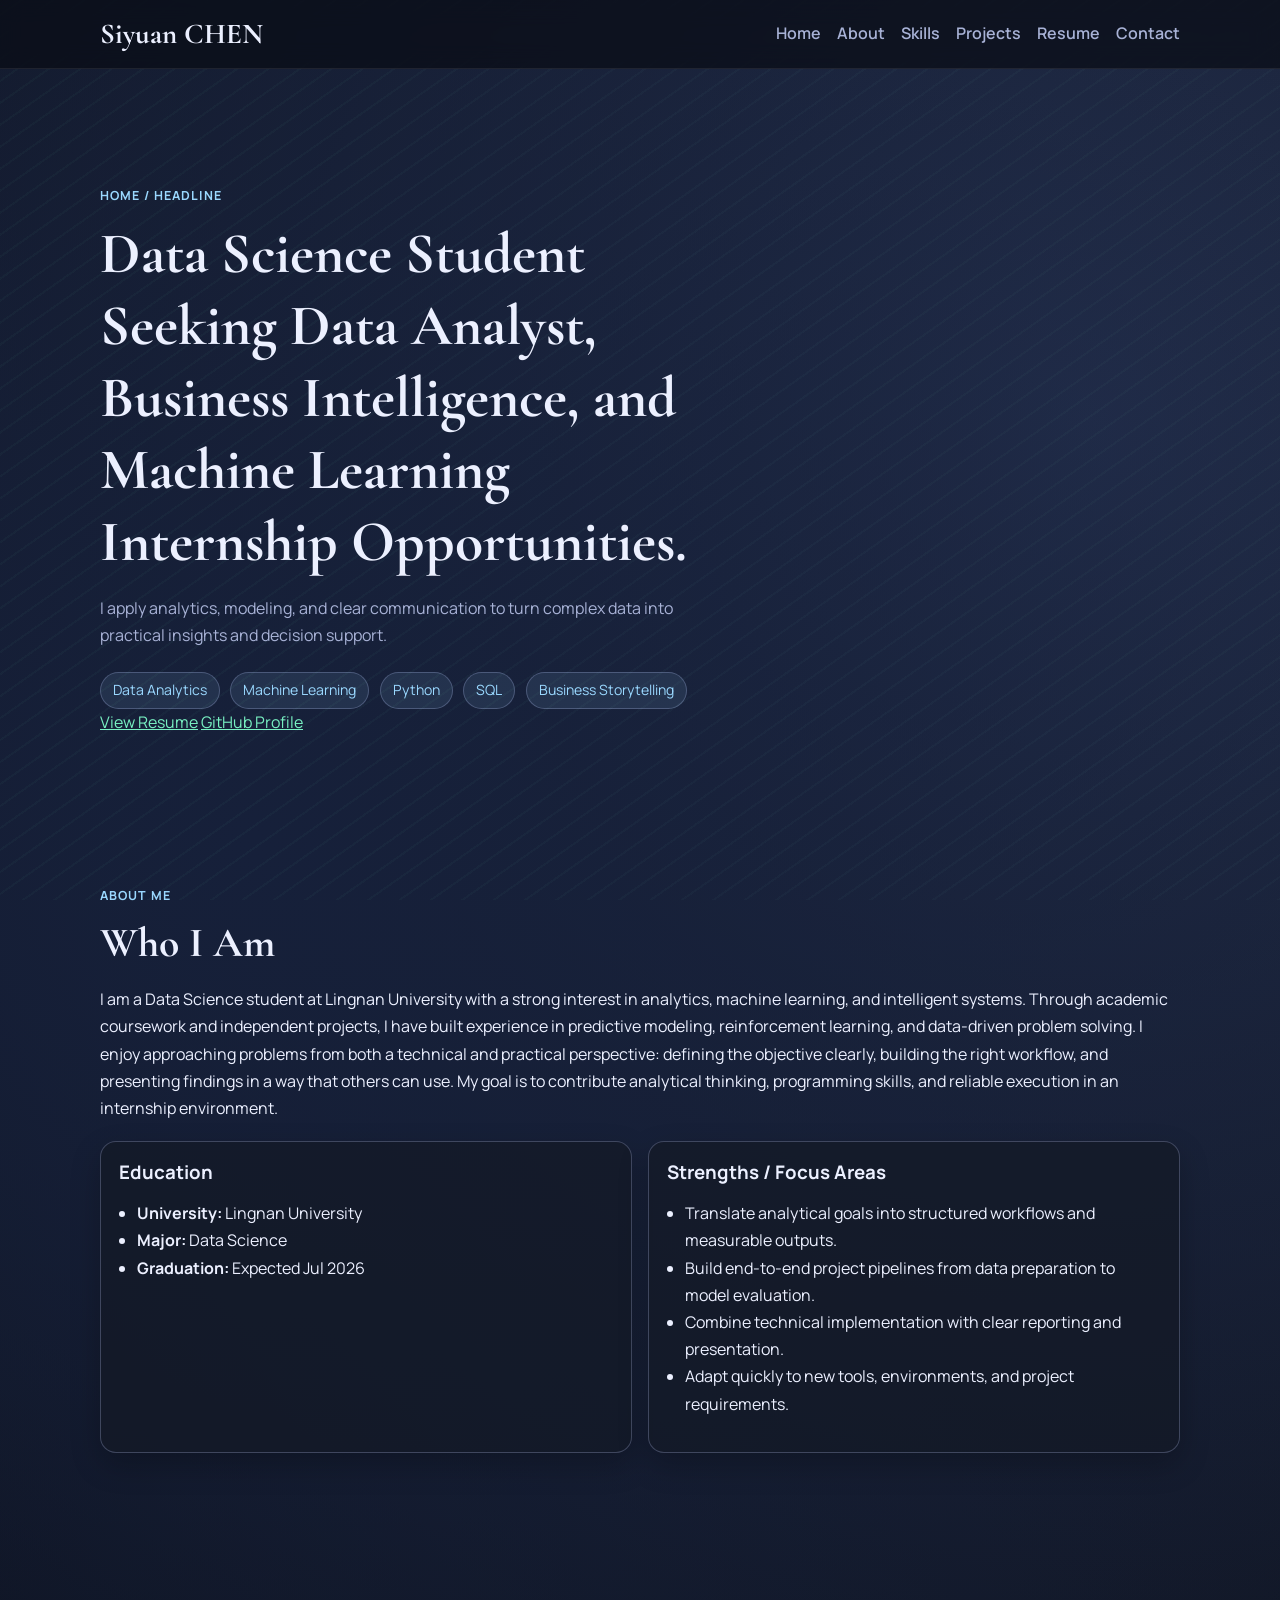
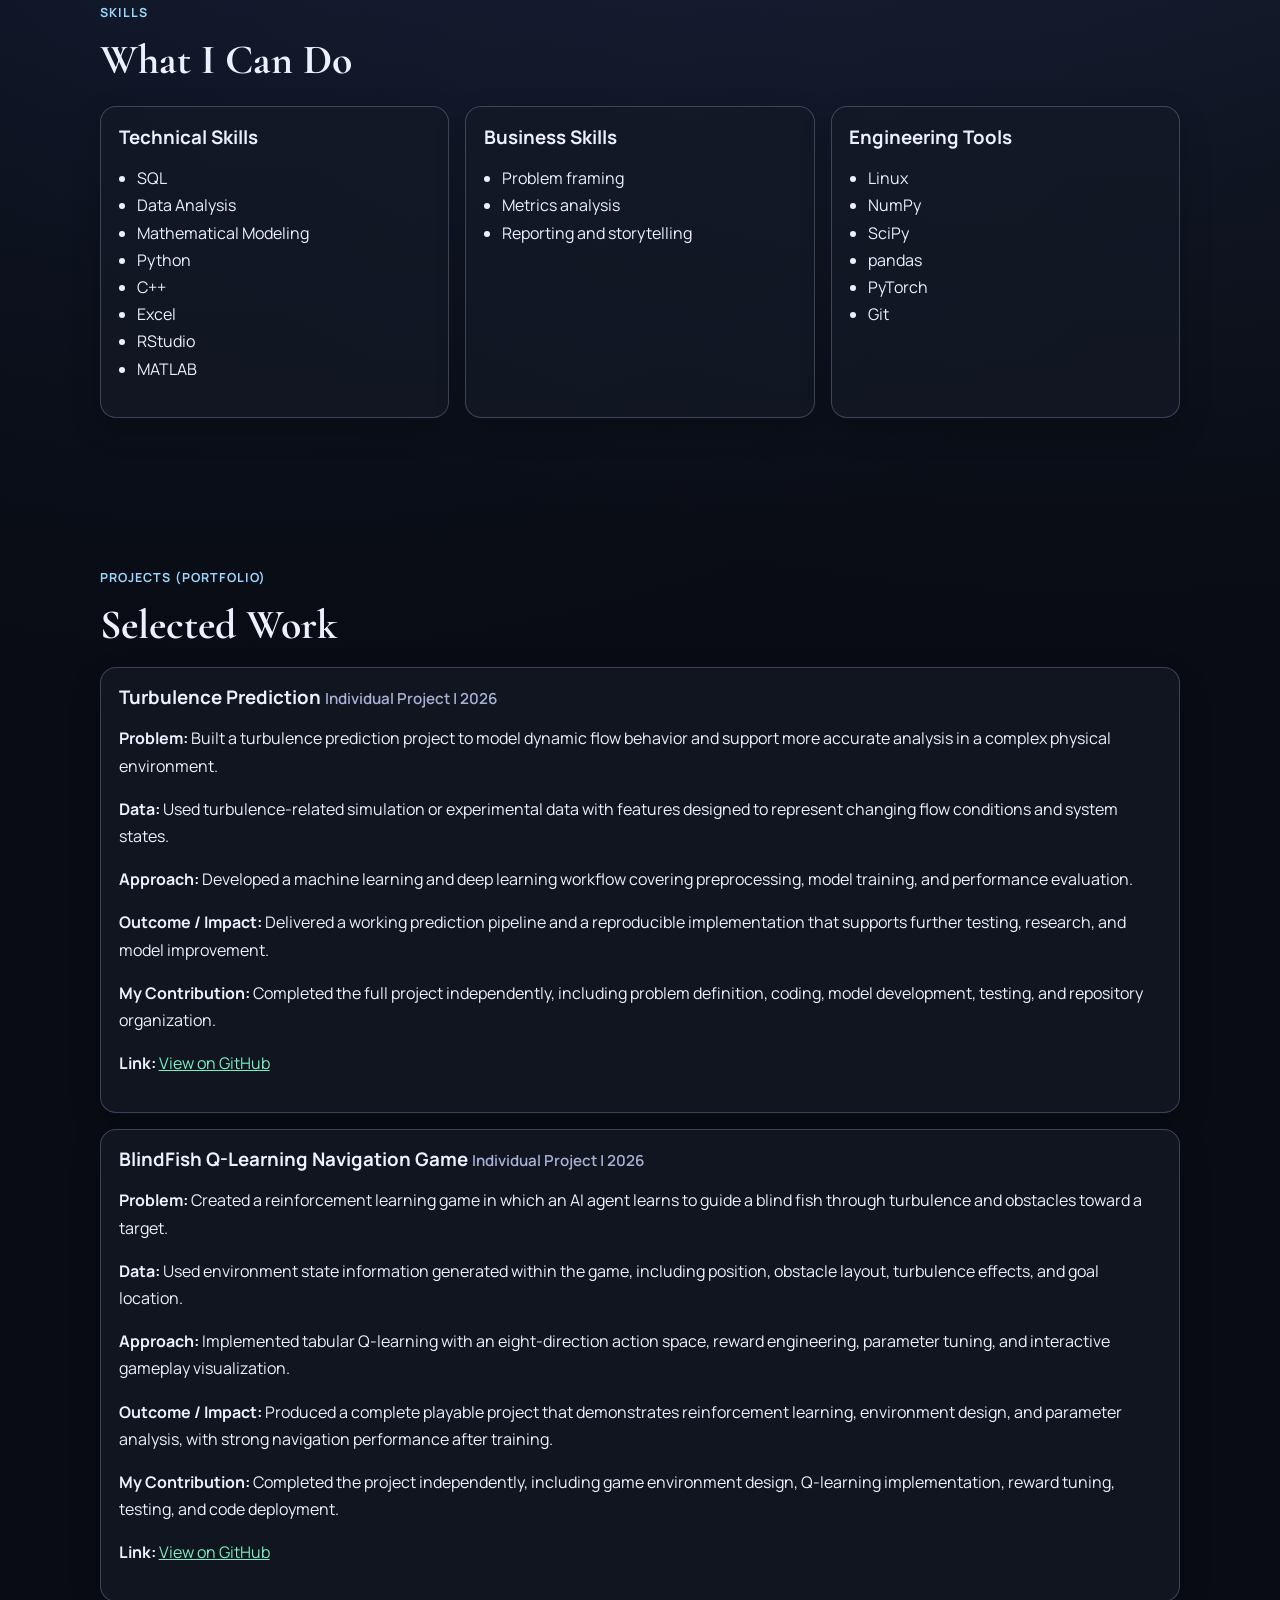
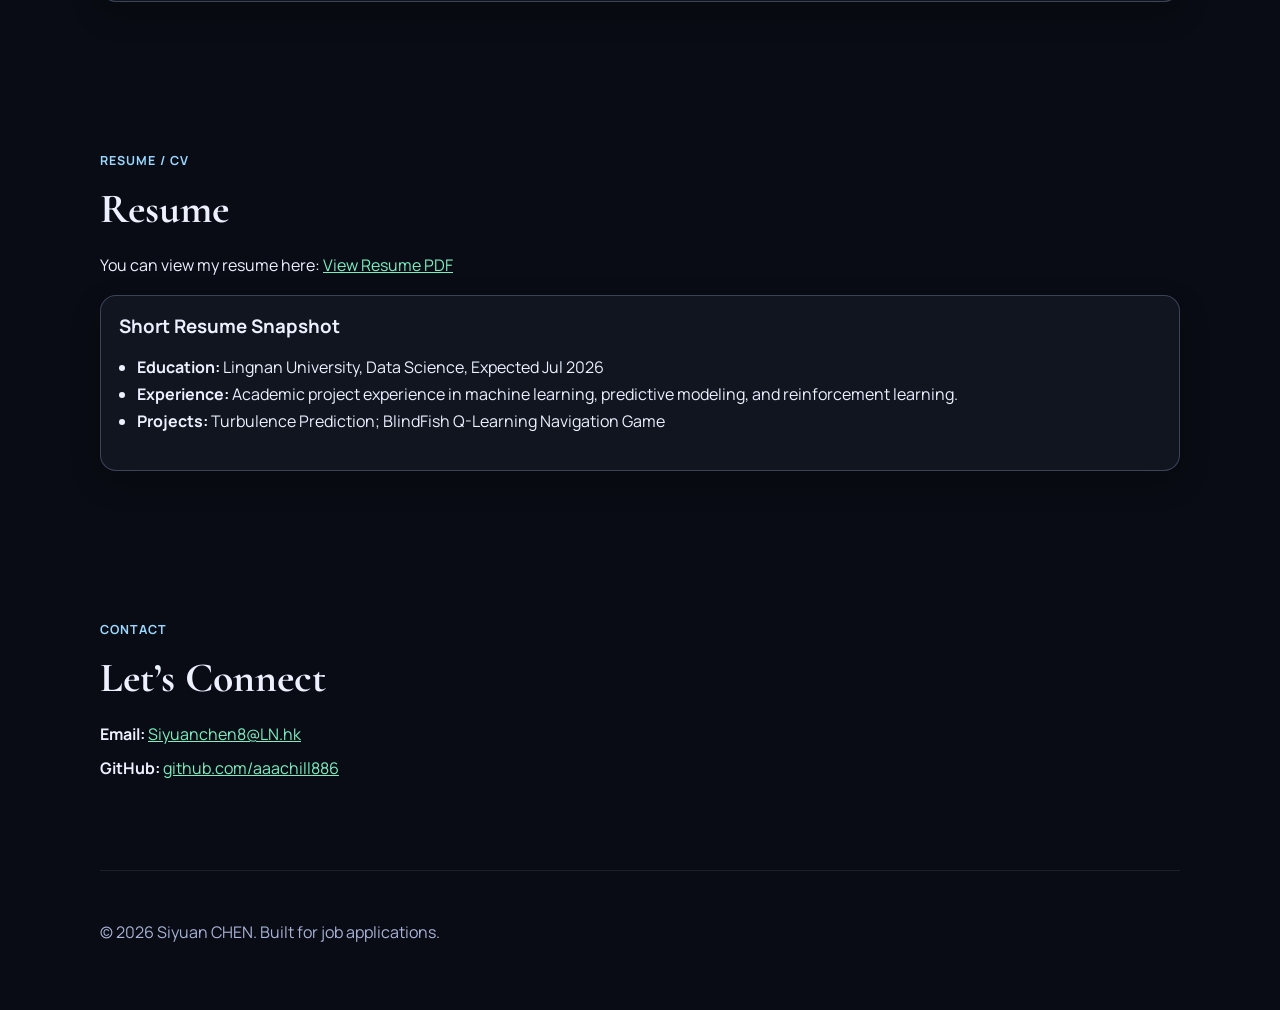
==== index.html @ 80224a2e "Update homepage layout and project dates" ====
<!DOCTYPE html>
<html lang="en">
<head>
  <meta charset="UTF-8" />
  <meta name="viewport" content="width=device-width, initial-scale=1.0" />
  <title>Career Portfolio | Siyuan CHEN</title>
  <meta name="description" content="Personal job-seeking website showcasing skills, projects, and resume." />
  <link rel="preconnect" href="https://fonts.googleapis.com" />
  <link rel="preconnect" href="https://fonts.gstatic.com" crossorigin />
  <link href="https://fonts.googleapis.com/css2?family=Cormorant+Garamond:wght@500;700&family=Manrope:wght@400;600;700&display=swap" rel="stylesheet" />
  <link rel="stylesheet" href="styles.css" />
</head>
<body>
  <div class="background-glow" aria-hidden="true"></div>

  <header class="site-header">
    <nav class="nav container" aria-label="Main navigation">
      <a class="brand" href="#home">Siyuan CHEN</a>
      <ul class="nav-links">
        <li><a href="#home">Home</a></li>
        <li><a href="#about">About</a></li>
        <li><a href="#skills">Skills</a></li>
        <li><a href="#projects">Projects</a></li>
        <li><a href="#resume">Resume</a></li>
        <li><a href="#contact">Contact</a></li>
      </ul>
    </nav>
  </header>

  <main>
    <section id="home" class="section hero container">
      <p class="eyebrow">Home / Headline</p>
      <h1>Data Science Student Seeking Data Analyst, Business Intelligence, and Machine Learning Internship Opportunities.</h1>
      <p class="subtitle">
        I apply analytics, modeling, and clear communication to turn complex data into practical insights and decision support.
      </p>
      <div class="tag-list" aria-label="Key tags">
        <span class="tag">Data Analytics</span>
        <span class="tag">Machine Learning</span>
        <span class="tag">Python</span>
        <span class="tag">SQL</span>
        <span class="tag">Business Storytelling</span>
      </div>
      <div class="action-links">
        <a class="button-link primary" href="CV_CHEN%20Siyuan.pdf" target="_blank" rel="noopener noreferrer">View Resume</a>
        <a class="button-link" href="https://github.com/aaachill886" target="_blank" rel="noopener noreferrer">GitHub Profile</a>
      </div>
    </section>

    <section id="about" class="section container">
      <p class="eyebrow">About Me</p>
      <h2>Who I Am</h2>
      <p>
        I am a Data Science student at Lingnan University with a strong interest in analytics, machine learning, and intelligent systems.
        Through academic coursework and independent projects, I have built experience in predictive modeling, reinforcement learning, and data-driven problem solving.
        I enjoy approaching problems from both a technical and practical perspective: defining the objective clearly, building the right workflow, and presenting findings in a way that others can use.
        My goal is to contribute analytical thinking, programming skills, and reliable execution in an internship environment.
      </p>

      <div class="grid two-col">
        <article class="card">
          <h3>Education</h3>
          <ul>
            <li><strong>University:</strong> Lingnan University</li>
            <li><strong>Major:</strong> Data Science</li>
            <li><strong>Graduation:</strong> Expected Jul 2026</li>
          </ul>
        </article>

        <article class="card">
          <h3>Strengths / Focus Areas</h3>
          <ul>
            <li>Translate analytical goals into structured workflows and measurable outputs.</li>
            <li>Build end-to-end project pipelines from data preparation to model evaluation.</li>
            <li>Combine technical implementation with clear reporting and presentation.</li>
            <li>Adapt quickly to new tools, environments, and project requirements.</li>
          </ul>
        </article>
      </div>
    </section>

    <section id="skills" class="section container">
      <p class="eyebrow">Skills</p>
      <h2>What I Can Do</h2>
      <div class="grid three-col">
        <article class="card">
          <h3>Technical Skills</h3>
          <ul>
            <li>SQL</li>
            <li>Data Analysis</li>
            <li>Mathematical Modeling</li>
            <li>Python</li>
            <li>C++</li>
            <li>Excel</li>
            <li>RStudio</li>
            <li>MATLAB</li>
          </ul>
        </article>

        <article class="card">
          <h3>Business Skills</h3>
          <ul>
            <li>Problem framing</li>
            <li>Metrics analysis</li>
            <li>Reporting and storytelling</li>
          </ul>
        </article>

        <article class="card">
          <h3>Engineering Tools</h3>
          <ul>
            <li>Linux</li>
            <li>NumPy</li>
            <li>SciPy</li>
            <li>pandas</li>
            <li>PyTorch</li>
            <li>Git</li>
          </ul>
        </article>
      </div>
    </section>

    <section id="projects" class="section container">
      <p class="eyebrow">Projects (Portfolio)</p>
      <h2>Selected Work</h2>

      <div class="project-list">
        <article class="project-card">
          <h3>Turbulence Prediction <span>Individual Project | 2026</span></h3>
          <p><strong>Problem:</strong> Built a turbulence prediction project to model dynamic flow behavior and support more accurate analysis in a complex physical environment.</p>
          <p><strong>Data:</strong> Used turbulence-related simulation or experimental data with features designed to represent changing flow conditions and system states.</p>
          <p><strong>Approach:</strong> Developed a machine learning and deep learning workflow covering preprocessing, model training, and performance evaluation.</p>
          <p><strong>Outcome / Impact:</strong> Delivered a working prediction pipeline and a reproducible implementation that supports further testing, research, and model improvement.</p>
          <p><strong>My Contribution:</strong> Completed the full project independently, including problem definition, coding, model development, testing, and repository organization.</p>
          <p><strong>Link:</strong> <a href="https://github.com/aaachill886/Turbulence_Prediction" target="_blank" rel="noopener noreferrer">View on GitHub</a></p>
        </article>

        <article class="project-card">
          <h3>BlindFish Q-Learning Navigation Game <span>Individual Project | 2026</span></h3>
          <p><strong>Problem:</strong> Created a reinforcement learning game in which an AI agent learns to guide a blind fish through turbulence and obstacles toward a target.</p>
          <p><strong>Data:</strong> Used environment state information generated within the game, including position, obstacle layout, turbulence effects, and goal location.</p>
          <p><strong>Approach:</strong> Implemented tabular Q-learning with an eight-direction action space, reward engineering, parameter tuning, and interactive gameplay visualization.</p>
          <p><strong>Outcome / Impact:</strong> Produced a complete playable project that demonstrates reinforcement learning, environment design, and parameter analysis, with strong navigation performance after training.</p>
          <p><strong>My Contribution:</strong> Completed the project independently, including game environment design, Q-learning implementation, reward tuning, testing, and code deployment.</p>
          <p><strong>Link:</strong> <a href="https://github.com/aaachill886/Qlearning_blindfish" target="_blank" rel="noopener noreferrer">View on GitHub</a></p>
        </article>
      </div>
    </section>

    <section id="resume" class="section container">
      <p class="eyebrow">Resume / CV</p>
      <h2>Resume</h2>
      <p>
        You can view my resume here:
        <a href="CV_CHEN%20Siyuan.pdf" target="_blank" rel="noopener noreferrer" aria-label="View resume PDF">View Resume PDF</a>
      </p>

      <article class="card">
        <h3>Short Resume Snapshot</h3>
        <ul>
          <li><strong>Education:</strong> Lingnan University, Data Science, Expected Jul 2026</li>
          <li><strong>Experience:</strong> Academic project experience in machine learning, predictive modeling, and reinforcement learning.</li>
          <li><strong>Projects:</strong> Turbulence Prediction; BlindFish Q-Learning Navigation Game</li>
        </ul>
      </article>
    </section>

    <section id="contact" class="section container">
      <p class="eyebrow">Contact</p>
      <h2>Let’s Connect</h2>
      <ul class="contact-list">
        <li><strong>Email:</strong> <a href="mailto:Siyuanchen8@LN.hk">Siyuanchen8@LN.hk</a></li>
        <li><strong>GitHub:</strong> <a href="https://github.com/aaachill886" target="_blank" rel="noopener noreferrer">github.com/aaachill886</a></li>
      </ul>
    </section>
  </main>

  <footer class="site-footer container">
    <p>© 2026 Siyuan CHEN. Built for job applications.</p>
  </footer>
</body>
</html>
---- styles.css ----
:root {
  --bg: #090c14;
  --panel: rgba(20, 25, 38, 0.72);
  --panel-border: rgba(190, 201, 255, 0.25);
  --text: #ecf0ff;
  --muted: #a8b2d6;
  --accent: #78f0c2;
  --accent-2: #9ad8ff;
  --max-width: 1080px;
}

* {
  box-sizing: border-box;
}

html {
  scroll-behavior: smooth;
}

body {
  margin: 0;
  font-family: "Manrope", sans-serif;
  color: var(--text);
  background: radial-gradient(circle at 20% 20%, #16203a 0%, transparent 40%),
              radial-gradient(circle at 85% 10%, #24304e 0%, transparent 45%),
              var(--bg);
  line-height: 1.7;
}

.background-glow {
  position: fixed;
  inset: 0;
  pointer-events: none;
  background: repeating-linear-gradient(
    -35deg,
    rgba(120, 240, 194, 0.03) 0px,
    rgba(120, 240, 194, 0.03) 2px,
    transparent 2px,
    transparent 18px
  );
  z-index: -1;
}

.container {
  width: min(var(--max-width), 92vw);
  margin: 0 auto;
}

.site-header {
  position: sticky;
  top: 0;
  backdrop-filter: blur(12px);
  background: rgba(9, 12, 20, 0.7);
  border-bottom: 1px solid rgba(255, 255, 255, 0.08);
  z-index: 20;
}

.nav {
  display: flex;
  justify-content: space-between;
  align-items: center;
  min-height: 68px;
}

.brand {
  font-family: "Cormorant Garamond", serif;
  font-size: 1.8rem;
  font-weight: 700;
  color: var(--text);
  text-decoration: none;
}

.nav-links {
  list-style: none;
  display: flex;
  gap: 1rem;
  margin: 0;
  padding: 0;
}

.nav-links a {
  color: var(--muted);
  text-decoration: none;
  font-weight: 600;
  transition: color 0.2s ease;
}

.nav-links a:hover {
  color: var(--accent);
}

.section {
  padding: 5.5rem 0 3rem;
}

.hero {
  padding-top: 6.5rem;
}

.eyebrow {
  color: var(--accent-2);
  letter-spacing: 0.08em;
  text-transform: uppercase;
  font-size: 0.78rem;
  font-weight: 700;
}

h1,
h2,
h3 {
  line-height: 1.25;
  margin: 0 0 0.9rem;
}

h1,
h2 {
  font-family: "Cormorant Garamond", serif;
}

h1 {
  font-size: clamp(2rem, 5vw, 3.6rem);
  max-width: 24ch;
}

h2 {
  font-size: clamp(1.8rem, 4vw, 2.6rem);
}

.subtitle {
  max-width: 62ch;
  color: var(--muted);
}

.tag-list {
  display: flex;
  flex-wrap: wrap;
  gap: 0.65rem;
  margin-top: 1.4rem;
}

.tag {
  border: 1px solid var(--panel-border);
  background: rgba(154, 216, 255, 0.1);
  color: var(--accent-2);
  padding: 0.35rem 0.75rem;
  border-radius: 999px;
  font-size: 0.88rem;
}

.grid {
  display: grid;
  gap: 1rem;
  margin-top: 1.2rem;
}

.two-col {
  grid-template-columns: repeat(2, minmax(0, 1fr));
}

.three-col {
  grid-template-columns: repeat(3, minmax(0, 1fr));
}

.card,
.project-card {
  background: var(--panel);
  border: 1px solid var(--panel-border);
  border-radius: 16px;
  padding: 1.15rem 1.1rem;
  box-shadow: 0 12px 30px rgba(0, 0, 0, 0.22);
}

.project-list {
  display: grid;
  gap: 1rem;
}

.project-card h3 span {
  color: var(--muted);
  font-weight: 600;
  font-size: 0.95rem;
}

ul {
  padding-left: 1.15rem;
}

a {
  color: var(--accent);
}

.contact-list {
  list-style: none;
  padding: 0;
}

.contact-list li {
  margin: 0.4rem 0;
}

.site-footer {
  padding: 2rem 0 3rem;
  color: var(--muted);
  border-top: 1px solid rgba(255, 255, 255, 0.08);
  margin-top: 1.5rem;
}

@media (max-width: 960px) {
  .three-col,
  .two-col {
    grid-template-columns: 1fr;
  }

  .nav {
    flex-direction: column;
    align-items: flex-start;
    padding: 0.7rem 0;
  }

  .nav-links {
    flex-wrap: wrap;
    gap: 0.8rem;
  }
}
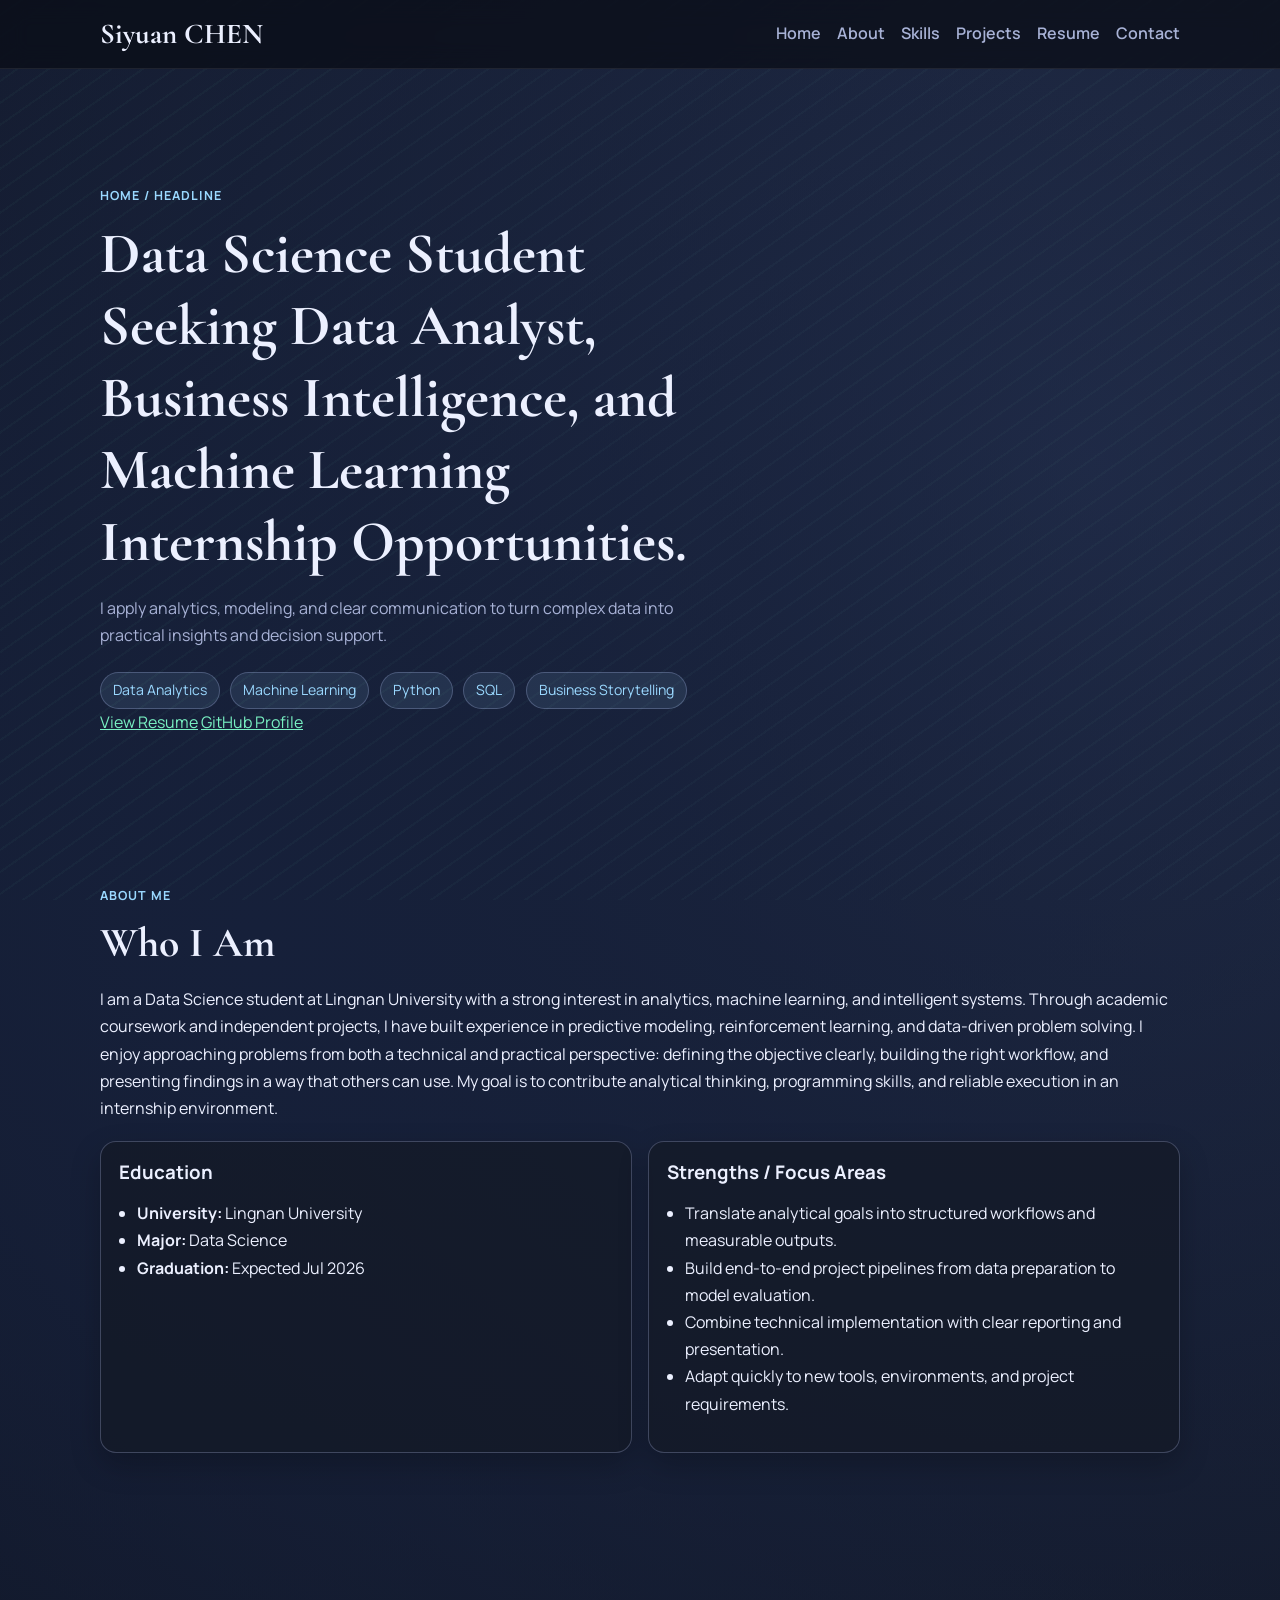
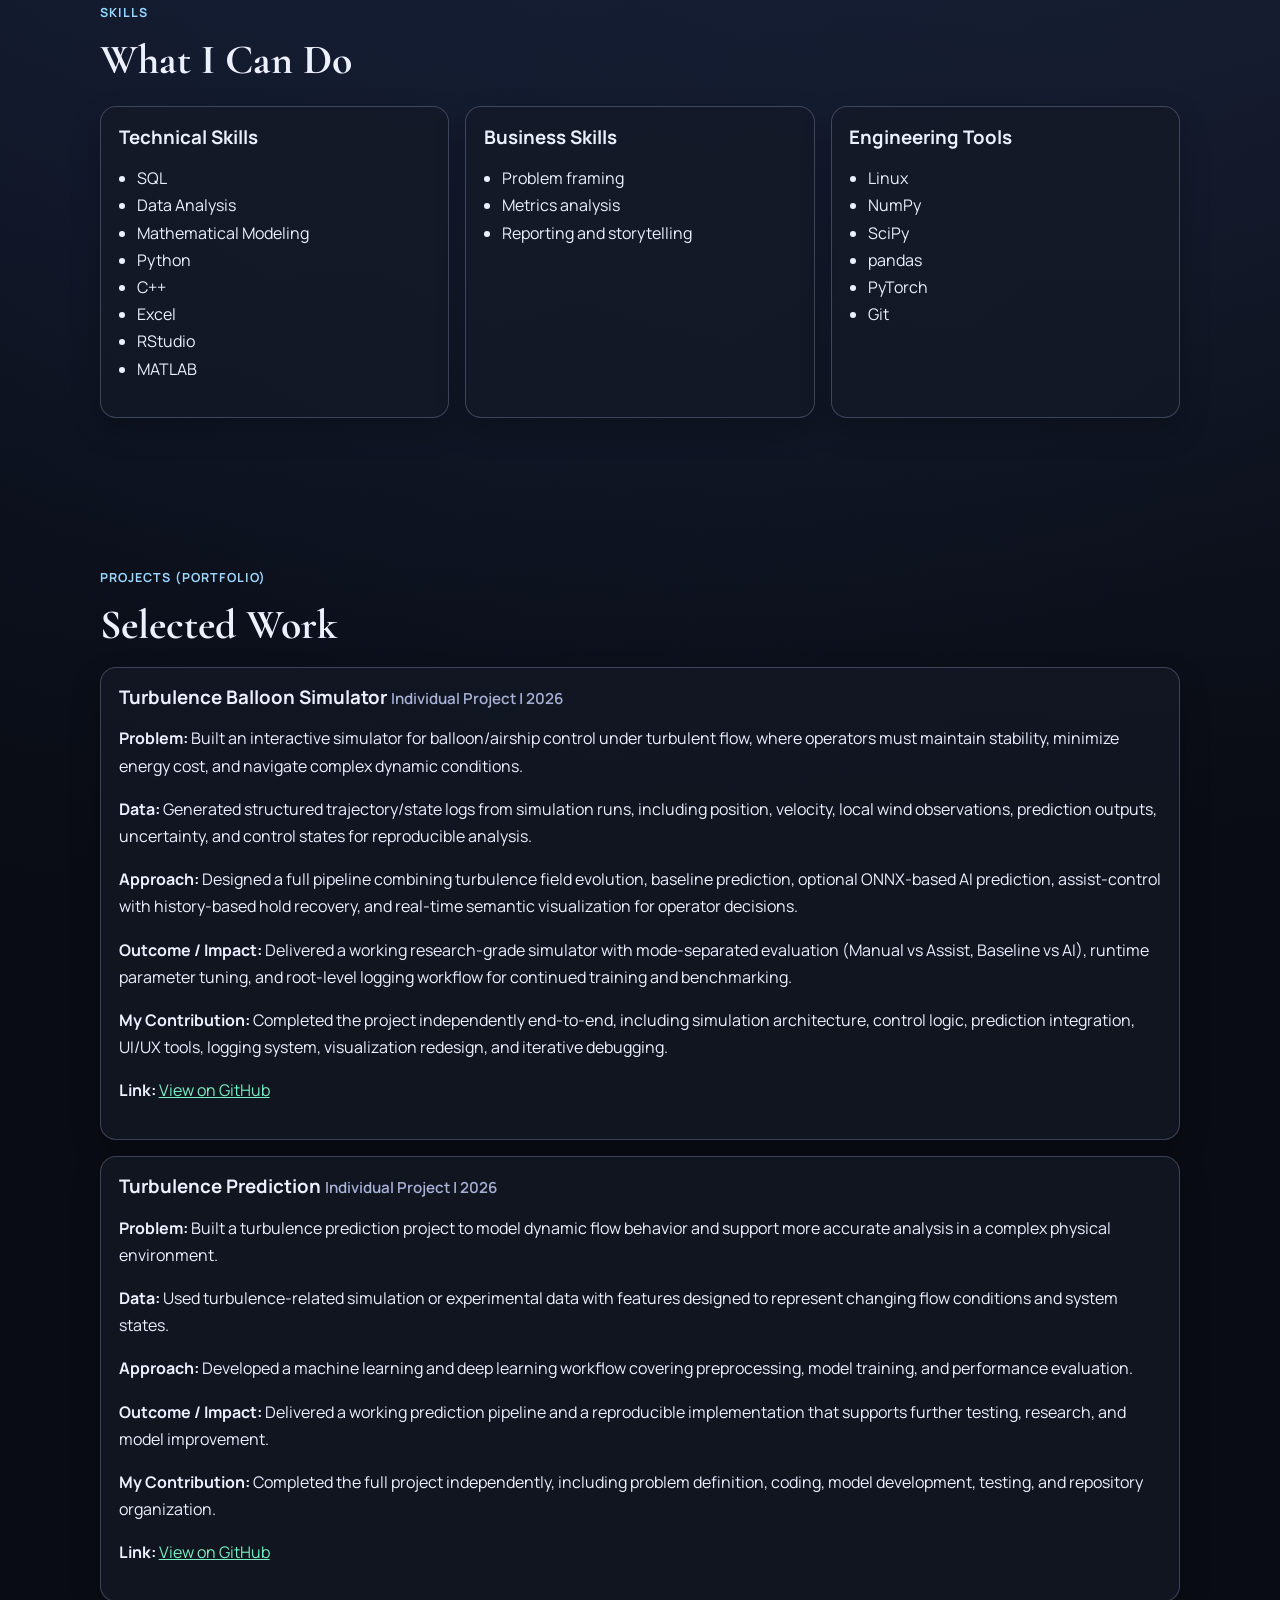
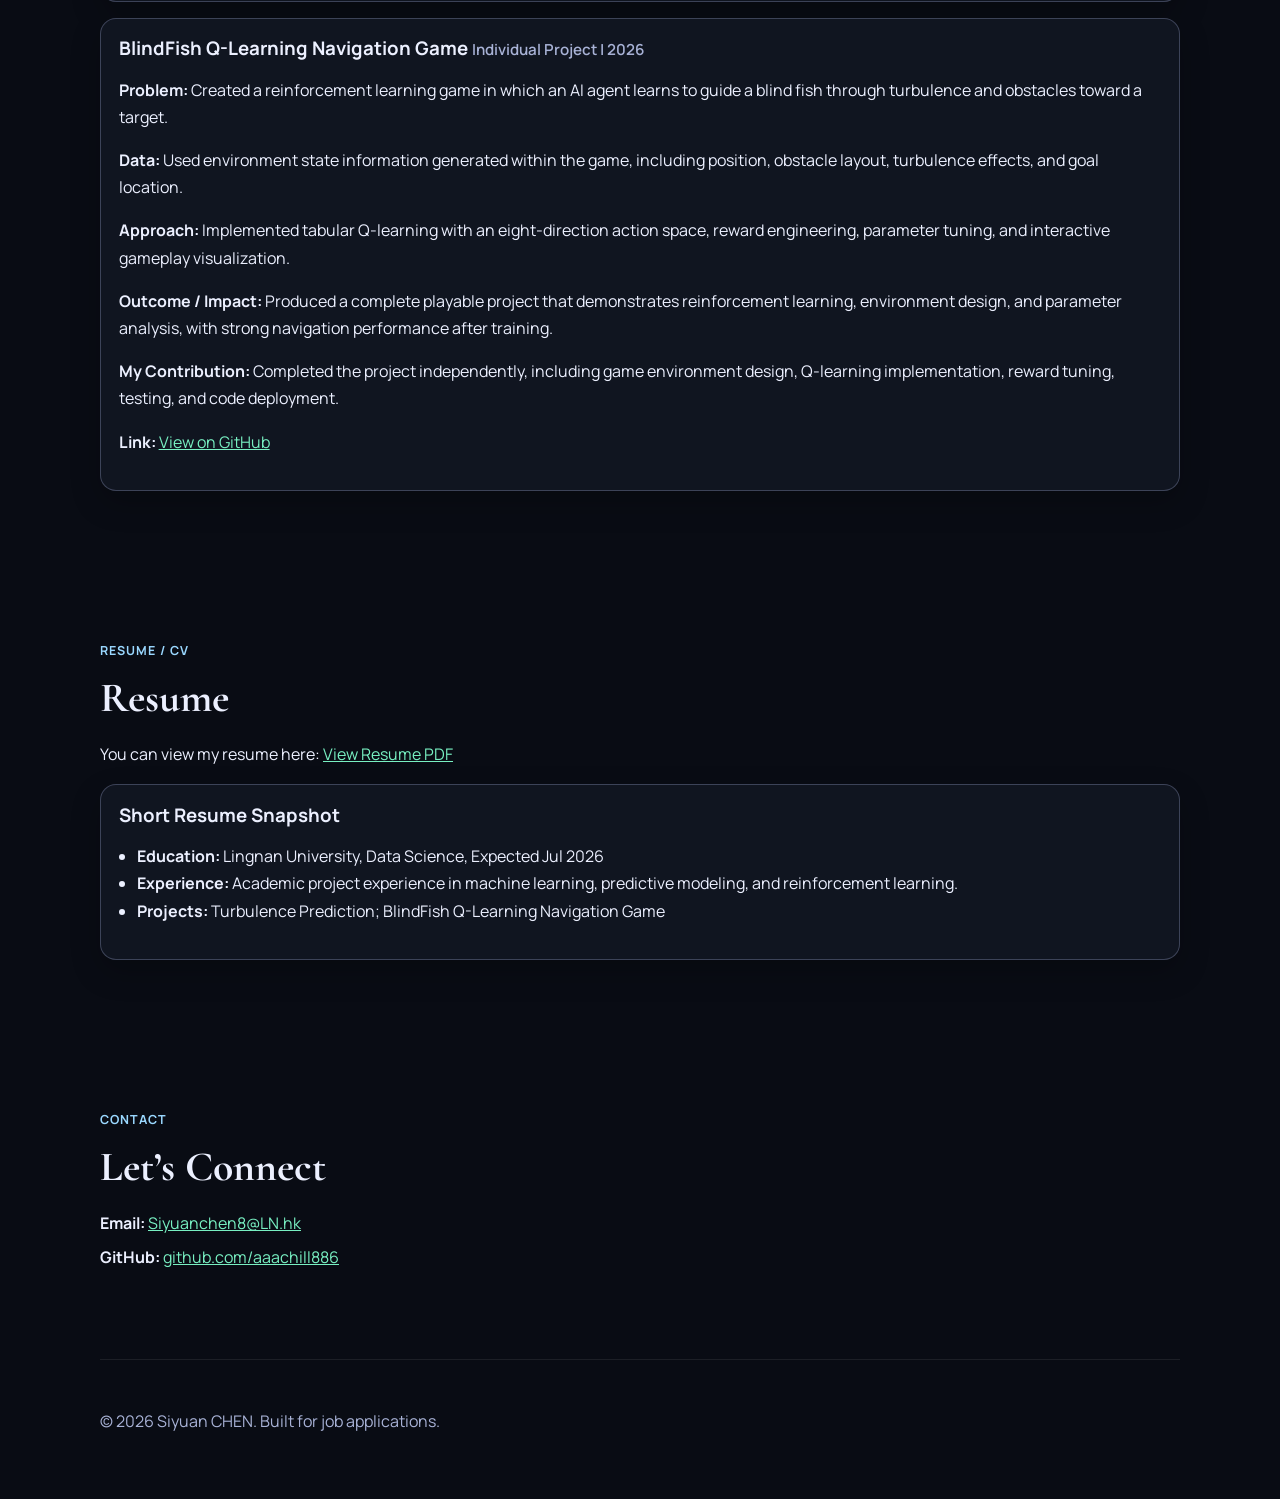
==== commit e712de42: "Update index.html" ====
--- a/index.html
+++ b/index.html
@@ -126,6 +126,15 @@
 
       <div class="project-list">
         <article class="project-card">
+          <h3>Turbulence Balloon Simulator <span>Individual Project | 2026</span></h3>
+          <p><strong>Problem:</strong> Built an interactive simulator for balloon/airship control under turbulent flow, where operators must maintain stability, minimize energy cost, and navigate complex dynamic conditions.</p>
+          <p><strong>Data:</strong> Generated structured trajectory/state logs from simulation runs, including position, velocity, local wind observations, prediction outputs, uncertainty, and control states for reproducible analysis.</p>
+          <p><strong>Approach:</strong> Designed a full pipeline combining turbulence field evolution, baseline prediction, optional ONNX-based AI prediction, assist-control with history-based hold recovery, and real-time semantic visualization for operator decisions.</p>
+          <p><strong>Outcome / Impact:</strong> Delivered a working research-grade simulator with mode-separated evaluation (Manual vs Assist, Baseline vs AI), runtime parameter tuning, and root-level logging workflow for continued training and benchmarking.</p>
+          <p><strong>My Contribution:</strong> Completed the project independently end-to-end, including simulation architecture, control logic, prediction integration, UI/UX tools, logging system, visualization redesign, and iterative debugging.</p>
+          <p><strong>Link:</strong> <a href="https://github.com/aaachill886/Turbulence_Prediction" target="_blank" rel="noopener noreferrer">View on GitHub</a></p>
+        </article>
+        <article class="project-card">
           <h3>Turbulence Prediction <span>Individual Project | 2026</span></h3>
           <p><strong>Problem:</strong> Built a turbulence prediction project to model dynamic flow behavior and support more accurate analysis in a complex physical environment.</p>
           <p><strong>Data:</strong> Used turbulence-related simulation or experimental data with features designed to represent changing flow conditions and system states.</p>
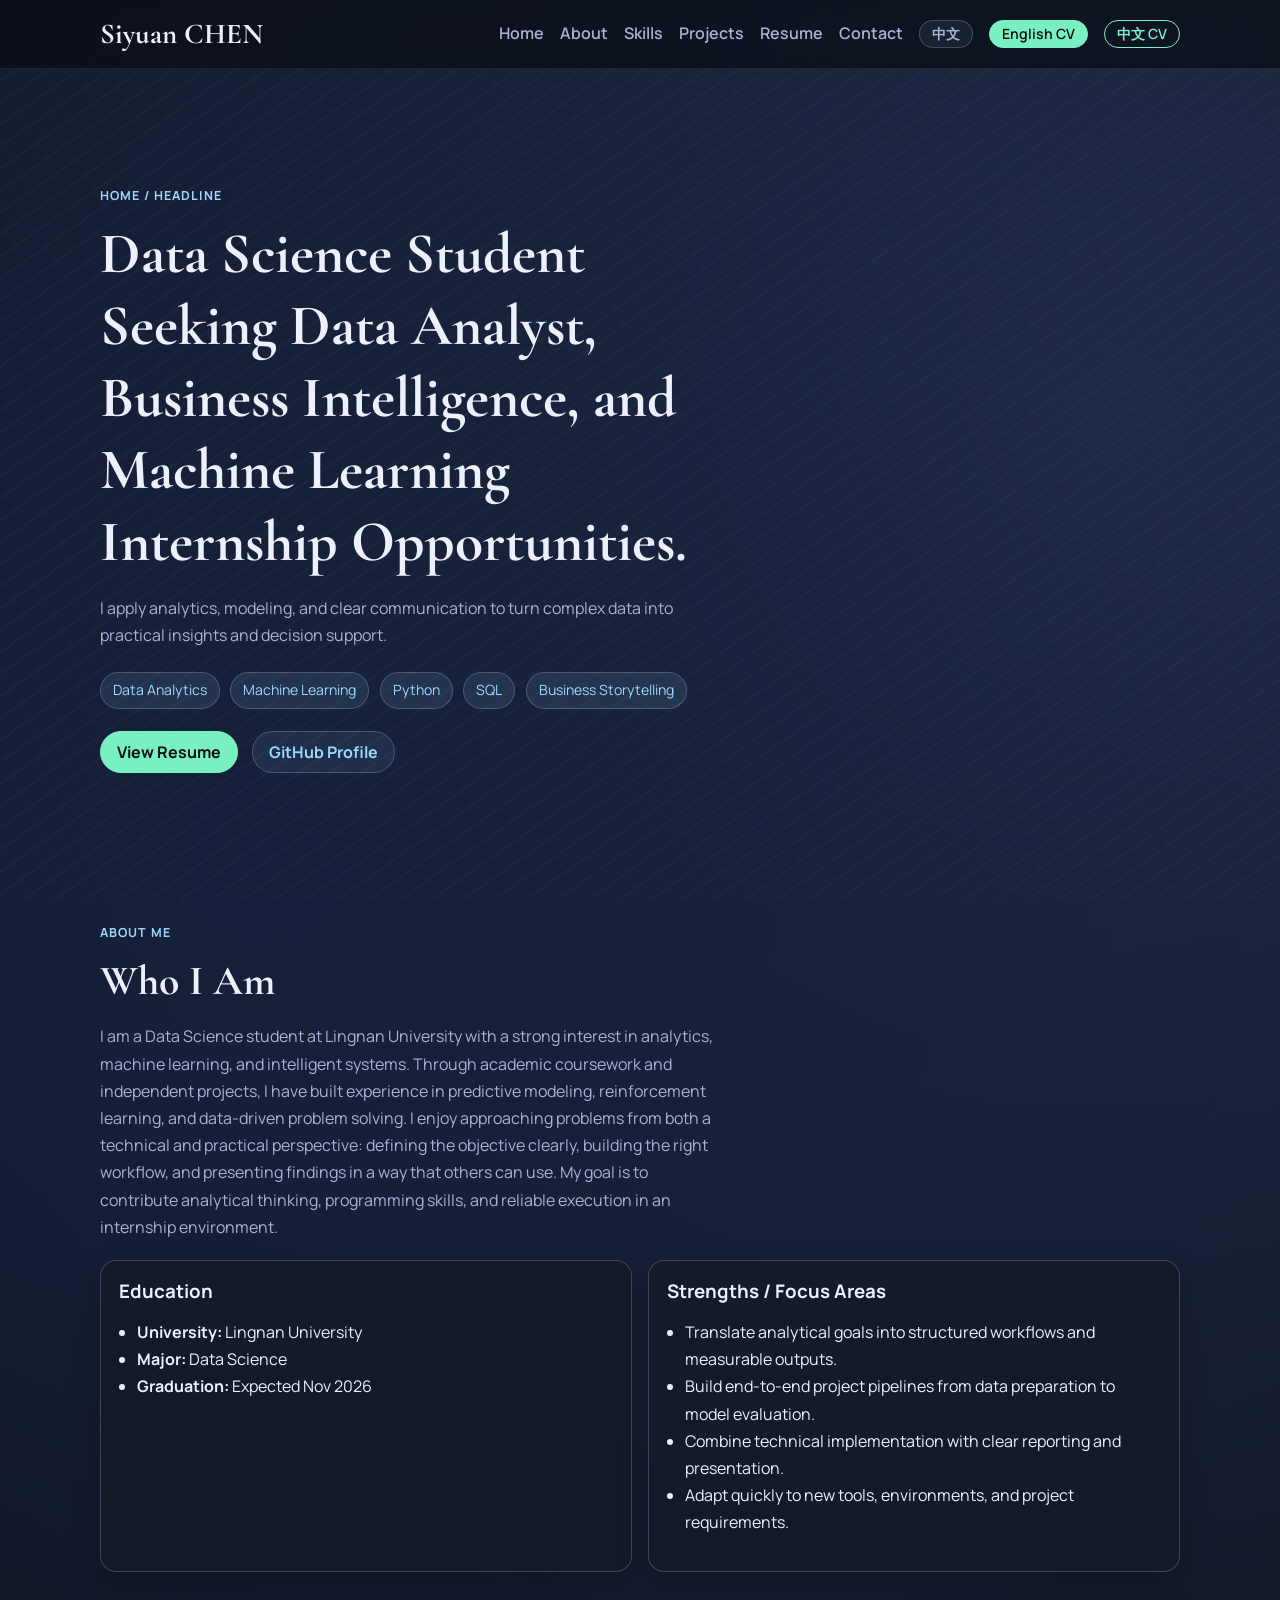
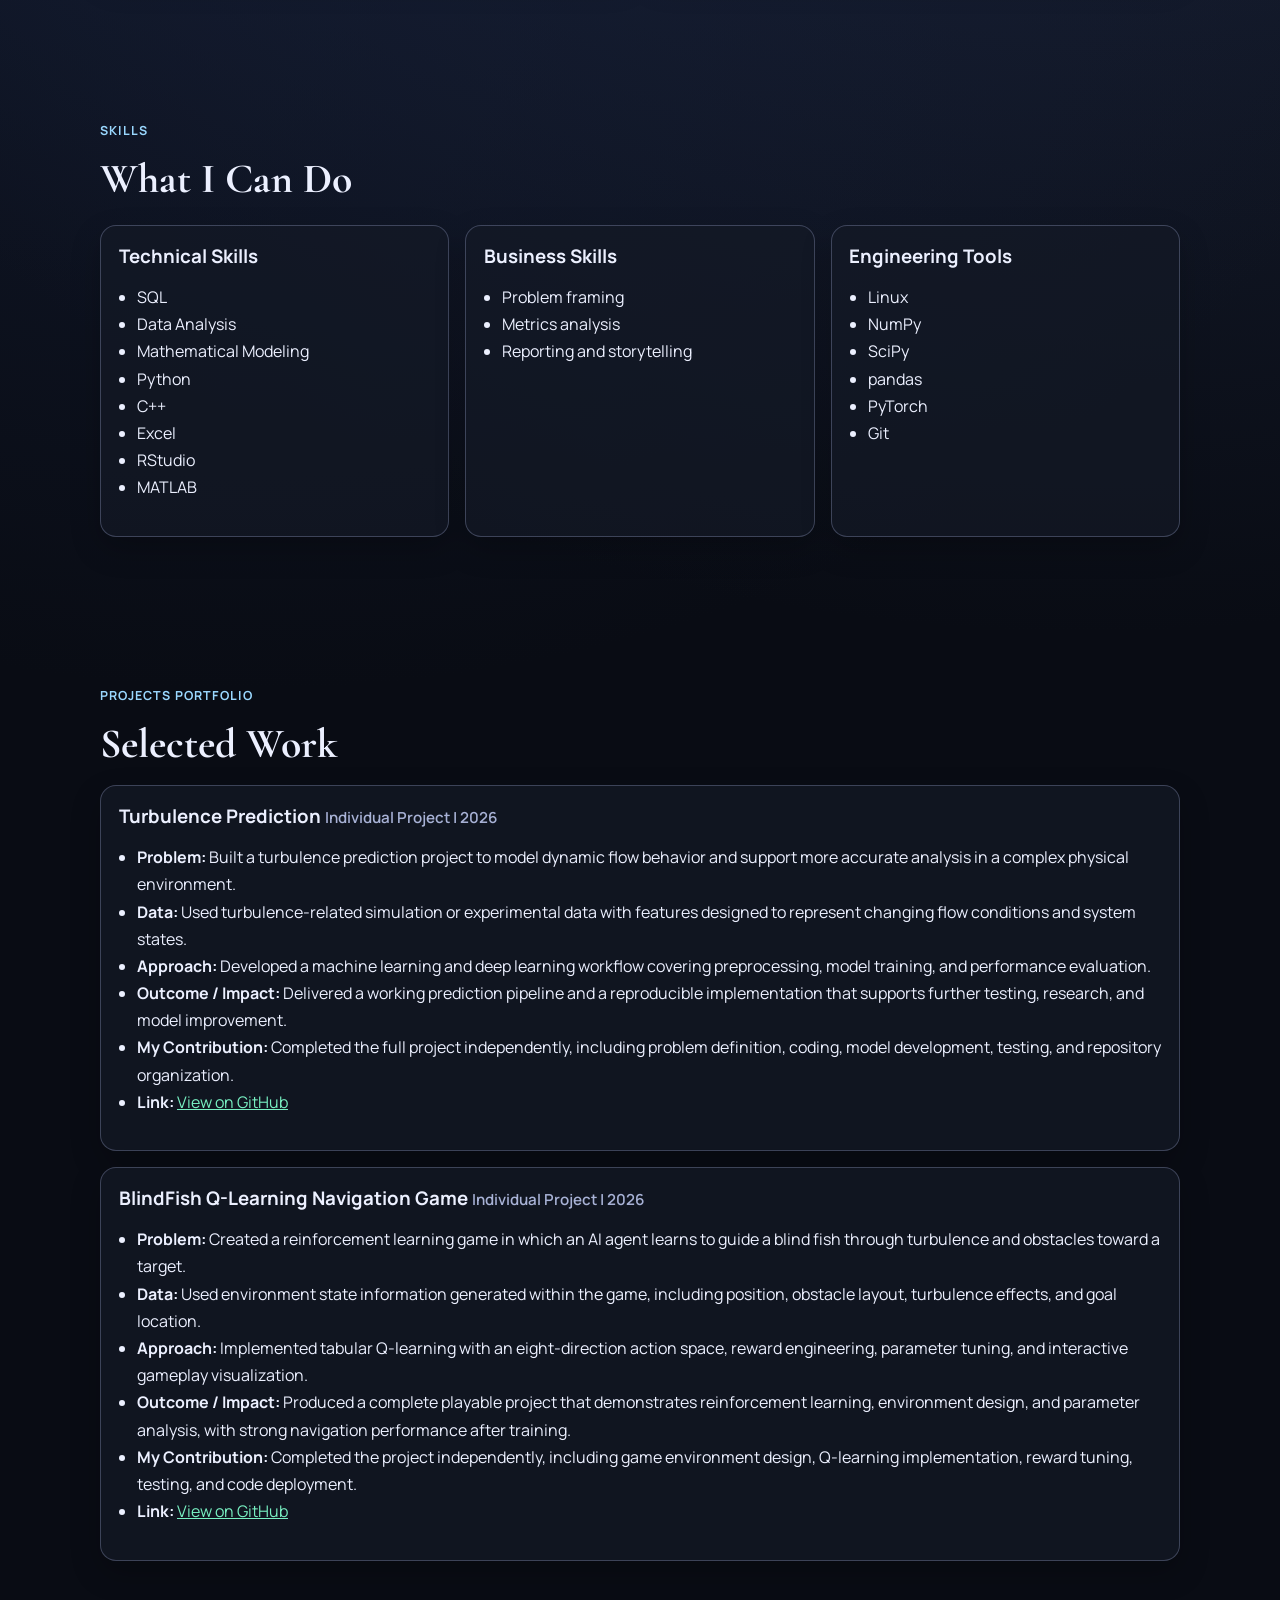
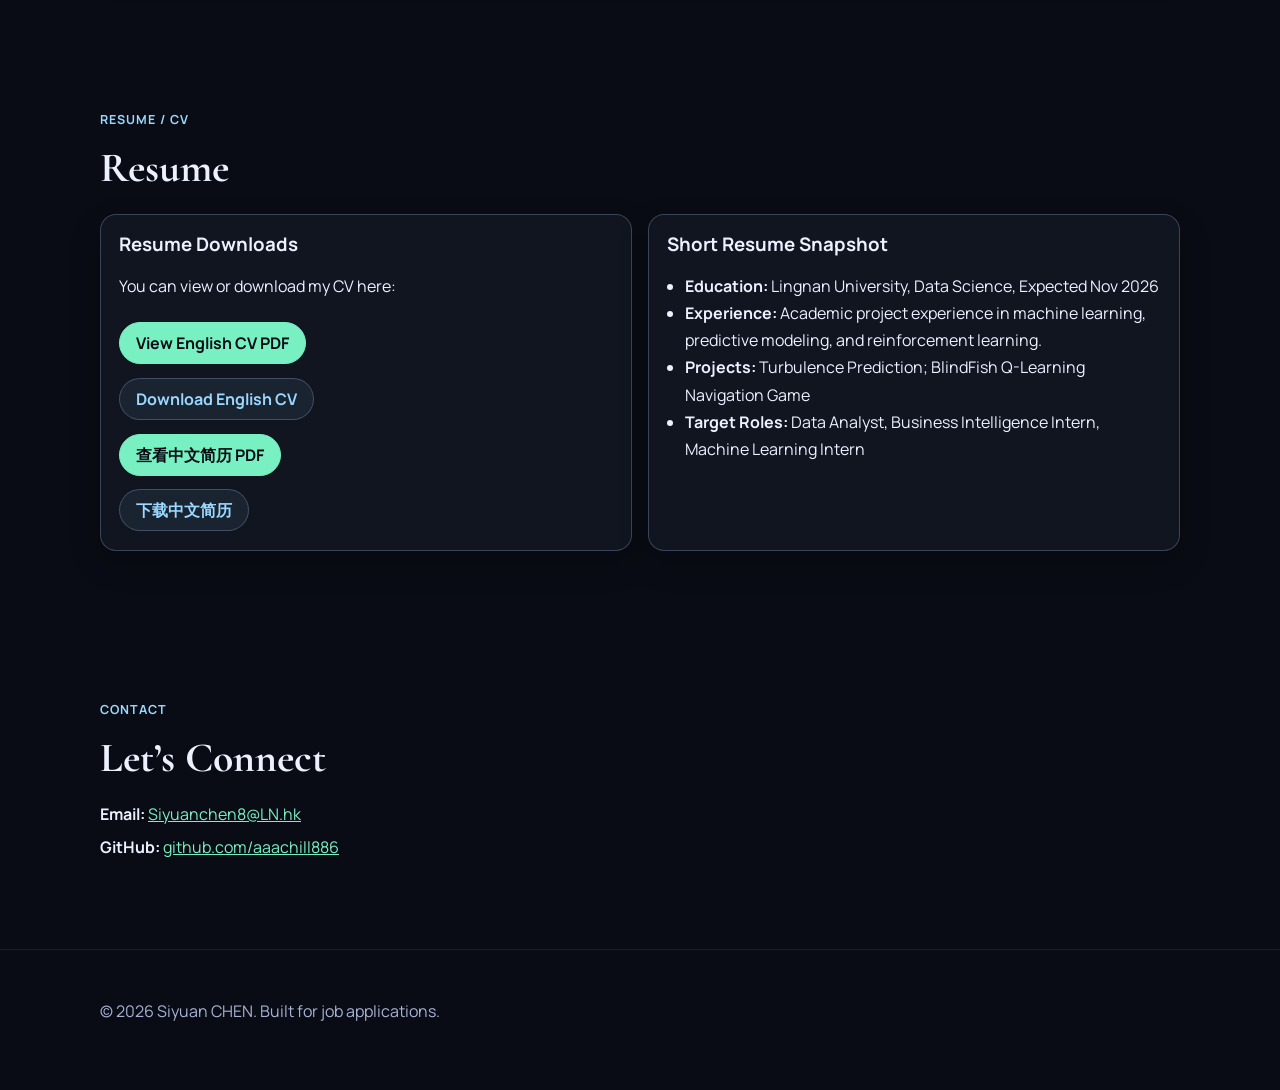
==== commit 26fbac5e: "Add files via upload" ====
--- a/index.html
+++ b/index.html
@@ -3,19 +3,26 @@
 <head>
   <meta charset="UTF-8" />
   <meta name="viewport" content="width=device-width, initial-scale=1.0" />
+
   <title>Career Portfolio | Siyuan CHEN</title>
-  <meta name="description" content="Personal job-seeking website showcasing skills, projects, and resume." />
+
   <link rel="preconnect" href="https://fonts.googleapis.com" />
   <link rel="preconnect" href="https://fonts.gstatic.com" crossorigin />
-  <link href="https://fonts.googleapis.com/css2?family=Cormorant+Garamond:wght@500;700&family=Manrope:wght@400;600;700&display=swap" rel="stylesheet" />
+  <link
+    href="https://fonts.googleapis.com/css2?family=Cormorant+Garamond:wght@600;700&family=Manrope:wght@400;600;700&display=swap"
+    rel="stylesheet"
+  />
+
   <link rel="stylesheet" href="styles.css" />
 </head>
+
 <body>
-  <div class="background-glow" aria-hidden="true"></div>
+  <div class="background-glow"></div>
 
   <header class="site-header">
-    <nav class="nav container" aria-label="Main navigation">
+    <nav class="nav container">
       <a class="brand" href="#home">Siyuan CHEN</a>
+
       <ul class="nav-links">
         <li><a href="#home">Home</a></li>
         <li><a href="#about">About</a></li>
@@ -23,169 +30,271 @@
         <li><a href="#projects">Projects</a></li>
         <li><a href="#resume">Resume</a></li>
         <li><a href="#contact">Contact</a></li>
+        <li><a class="lang-switch" href="zh.html">中文</a></li>
+        <li>
+          <a class="cv-download" href="CV_CHEN%20Siyuan.pdf" download>
+            English CV
+          </a>
+        </li>
+        <li>
+          <a class="cv-download secondary-download" href="CHEN_Siyuan简历.pdf" download>
+            中文 CV
+          </a>
+        </li>
       </ul>
     </nav>
   </header>
 
   <main>
-    <section id="home" class="section hero container">
-      <p class="eyebrow">Home / Headline</p>
-      <h1>Data Science Student Seeking Data Analyst, Business Intelligence, and Machine Learning Internship Opportunities.</h1>
-      <p class="subtitle">
-        I apply analytics, modeling, and clear communication to turn complex data into practical insights and decision support.
-      </p>
-      <div class="tag-list" aria-label="Key tags">
-        <span class="tag">Data Analytics</span>
-        <span class="tag">Machine Learning</span>
-        <span class="tag">Python</span>
-        <span class="tag">SQL</span>
-        <span class="tag">Business Storytelling</span>
-      </div>
-      <div class="action-links">
-        <a class="button-link primary" href="CV_CHEN%20Siyuan.pdf" target="_blank" rel="noopener noreferrer">View Resume</a>
-        <a class="button-link" href="https://github.com/aaachill886" target="_blank" rel="noopener noreferrer">GitHub Profile</a>
-      </div>
-    </section>
-
-    <section id="about" class="section container">
-      <p class="eyebrow">About Me</p>
-      <h2>Who I Am</h2>
-      <p>
-        I am a Data Science student at Lingnan University with a strong interest in analytics, machine learning, and intelligent systems.
-        Through academic coursework and independent projects, I have built experience in predictive modeling, reinforcement learning, and data-driven problem solving.
-        I enjoy approaching problems from both a technical and practical perspective: defining the objective clearly, building the right workflow, and presenting findings in a way that others can use.
-        My goal is to contribute analytical thinking, programming skills, and reliable execution in an internship environment.
-      </p>
-
-      <div class="grid two-col">
-        <article class="card">
-          <h3>Education</h3>
-          <ul>
-            <li><strong>University:</strong> Lingnan University</li>
-            <li><strong>Major:</strong> Data Science</li>
-            <li><strong>Graduation:</strong> Expected Jul 2026</li>
-          </ul>
-        </article>
-
-        <article class="card">
-          <h3>Strengths / Focus Areas</h3>
-          <ul>
-            <li>Translate analytical goals into structured workflows and measurable outputs.</li>
-            <li>Build end-to-end project pipelines from data preparation to model evaluation.</li>
-            <li>Combine technical implementation with clear reporting and presentation.</li>
-            <li>Adapt quickly to new tools, environments, and project requirements.</li>
-          </ul>
-        </article>
-      </div>
-    </section>
-
-    <section id="skills" class="section container">
-      <p class="eyebrow">Skills</p>
-      <h2>What I Can Do</h2>
-      <div class="grid three-col">
-        <article class="card">
-          <h3>Technical Skills</h3>
-          <ul>
-            <li>SQL</li>
-            <li>Data Analysis</li>
-            <li>Mathematical Modeling</li>
-            <li>Python</li>
-            <li>C++</li>
-            <li>Excel</li>
-            <li>RStudio</li>
-            <li>MATLAB</li>
-          </ul>
-        </article>
-
-        <article class="card">
-          <h3>Business Skills</h3>
-          <ul>
-            <li>Problem framing</li>
-            <li>Metrics analysis</li>
-            <li>Reporting and storytelling</li>
-          </ul>
-        </article>
-
-        <article class="card">
-          <h3>Engineering Tools</h3>
-          <ul>
-            <li>Linux</li>
-            <li>NumPy</li>
-            <li>SciPy</li>
-            <li>pandas</li>
-            <li>PyTorch</li>
-            <li>Git</li>
-          </ul>
-        </article>
-      </div>
-    </section>
-
-    <section id="projects" class="section container">
-      <p class="eyebrow">Projects (Portfolio)</p>
-      <h2>Selected Work</h2>
-
-      <div class="project-list">
-        <article class="project-card">
-          <h3>Turbulence Balloon Simulator <span>Individual Project | 2026</span></h3>
-          <p><strong>Problem:</strong> Built an interactive simulator for balloon/airship control under turbulent flow, where operators must maintain stability, minimize energy cost, and navigate complex dynamic conditions.</p>
-          <p><strong>Data:</strong> Generated structured trajectory/state logs from simulation runs, including position, velocity, local wind observations, prediction outputs, uncertainty, and control states for reproducible analysis.</p>
-          <p><strong>Approach:</strong> Designed a full pipeline combining turbulence field evolution, baseline prediction, optional ONNX-based AI prediction, assist-control with history-based hold recovery, and real-time semantic visualization for operator decisions.</p>
-          <p><strong>Outcome / Impact:</strong> Delivered a working research-grade simulator with mode-separated evaluation (Manual vs Assist, Baseline vs AI), runtime parameter tuning, and root-level logging workflow for continued training and benchmarking.</p>
-          <p><strong>My Contribution:</strong> Completed the project independently end-to-end, including simulation architecture, control logic, prediction integration, UI/UX tools, logging system, visualization redesign, and iterative debugging.</p>
-          <p><strong>Link:</strong> <a href="https://github.com/aaachill886/Turbulence_Prediction" target="_blank" rel="noopener noreferrer">View on GitHub</a></p>
-        </article>
-        <article class="project-card">
-          <h3>Turbulence Prediction <span>Individual Project | 2026</span></h3>
-          <p><strong>Problem:</strong> Built a turbulence prediction project to model dynamic flow behavior and support more accurate analysis in a complex physical environment.</p>
-          <p><strong>Data:</strong> Used turbulence-related simulation or experimental data with features designed to represent changing flow conditions and system states.</p>
-          <p><strong>Approach:</strong> Developed a machine learning and deep learning workflow covering preprocessing, model training, and performance evaluation.</p>
-          <p><strong>Outcome / Impact:</strong> Delivered a working prediction pipeline and a reproducible implementation that supports further testing, research, and model improvement.</p>
-          <p><strong>My Contribution:</strong> Completed the full project independently, including problem definition, coding, model development, testing, and repository organization.</p>
-          <p><strong>Link:</strong> <a href="https://github.com/aaachill886/Turbulence_Prediction" target="_blank" rel="noopener noreferrer">View on GitHub</a></p>
-        </article>
-
-        <article class="project-card">
-          <h3>BlindFish Q-Learning Navigation Game <span>Individual Project | 2026</span></h3>
-          <p><strong>Problem:</strong> Created a reinforcement learning game in which an AI agent learns to guide a blind fish through turbulence and obstacles toward a target.</p>
-          <p><strong>Data:</strong> Used environment state information generated within the game, including position, obstacle layout, turbulence effects, and goal location.</p>
-          <p><strong>Approach:</strong> Implemented tabular Q-learning with an eight-direction action space, reward engineering, parameter tuning, and interactive gameplay visualization.</p>
-          <p><strong>Outcome / Impact:</strong> Produced a complete playable project that demonstrates reinforcement learning, environment design, and parameter analysis, with strong navigation performance after training.</p>
-          <p><strong>My Contribution:</strong> Completed the project independently, including game environment design, Q-learning implementation, reward tuning, testing, and code deployment.</p>
-          <p><strong>Link:</strong> <a href="https://github.com/aaachill886/Qlearning_blindfish" target="_blank" rel="noopener noreferrer">View on GitHub</a></p>
-        </article>
-      </div>
-    </section>
-
-    <section id="resume" class="section container">
-      <p class="eyebrow">Resume / CV</p>
-      <h2>Resume</h2>
-      <p>
-        You can view my resume here:
-        <a href="CV_CHEN%20Siyuan.pdf" target="_blank" rel="noopener noreferrer" aria-label="View resume PDF">View Resume PDF</a>
-      </p>
-
-      <article class="card">
-        <h3>Short Resume Snapshot</h3>
-        <ul>
-          <li><strong>Education:</strong> Lingnan University, Data Science, Expected Jul 2026</li>
-          <li><strong>Experience:</strong> Academic project experience in machine learning, predictive modeling, and reinforcement learning.</li>
-          <li><strong>Projects:</strong> Turbulence Prediction; BlindFish Q-Learning Navigation Game</li>
+    <section id="home" class="section hero">
+      <div class="container">
+        <p class="eyebrow">Home / Headline</p>
+
+        <h1>
+          Data Science Student Seeking Data Analyst, Business Intelligence, and Machine Learning Internship Opportunities.
+        </h1>
+
+        <p class="subtitle">
+          I apply analytics, modeling, and clear communication to turn complex data into practical insights and decision support.
+        </p>
+
+        <div class="tag-list">
+          <span class="tag">Data Analytics</span>
+          <span class="tag">Machine Learning</span>
+          <span class="tag">Python</span>
+          <span class="tag">SQL</span>
+          <span class="tag">Business Storytelling</span>
+        </div>
+
+        <div class="hero-actions">
+          <a class="button-primary" href="#resume">View Resume</a>
+          <a
+            class="button-secondary"
+            href="https://github.com/aaachill886"
+            target="_blank"
+            rel="noopener noreferrer"
+          >
+            GitHub Profile
+          </a>
+        </div>
+      </div>
+    </section>
+
+    <section id="about" class="section">
+      <div class="container">
+        <p class="eyebrow">About Me</p>
+        <h2>Who I Am</h2>
+
+        <p class="subtitle">
+          I am a Data Science student at Lingnan University with a strong interest in analytics, machine learning, and intelligent systems.
+          Through academic coursework and independent projects, I have built experience in predictive modeling, reinforcement learning, and data-driven problem solving.
+          I enjoy approaching problems from both a technical and practical perspective: defining the objective clearly, building the right workflow, and presenting findings in a way that others can use.
+          My goal is to contribute analytical thinking, programming skills, and reliable execution in an internship environment.
+        </p>
+
+        <div class="grid two-col">
+          <div class="card">
+            <h3>Education</h3>
+            <ul>
+              <li><strong>University:</strong> Lingnan University</li>
+              <li><strong>Major:</strong> Data Science</li>
+              <li><strong>Graduation:</strong> Expected Nov 2026</li>
+            </ul>
+          </div>
+
+          <div class="card">
+            <h3>Strengths / Focus Areas</h3>
+            <ul>
+              <li>Translate analytical goals into structured workflows and measurable outputs.</li>
+              <li>Build end-to-end project pipelines from data preparation to model evaluation.</li>
+              <li>Combine technical implementation with clear reporting and presentation.</li>
+              <li>Adapt quickly to new tools, environments, and project requirements.</li>
+            </ul>
+          </div>
+        </div>
+      </div>
+    </section>
+
+    <section id="skills" class="section">
+      <div class="container">
+        <p class="eyebrow">Skills</p>
+        <h2>What I Can Do</h2>
+
+        <div class="grid three-col">
+          <div class="card">
+            <h3>Technical Skills</h3>
+            <ul>
+              <li>SQL</li>
+              <li>Data Analysis</li>
+              <li>Mathematical Modeling</li>
+              <li>Python</li>
+              <li>C++</li>
+              <li>Excel</li>
+              <li>RStudio</li>
+              <li>MATLAB</li>
+            </ul>
+          </div>
+
+          <div class="card">
+            <h3>Business Skills</h3>
+            <ul>
+              <li>Problem framing</li>
+              <li>Metrics analysis</li>
+              <li>Reporting and storytelling</li>
+            </ul>
+          </div>
+
+          <div class="card">
+            <h3>Engineering Tools</h3>
+            <ul>
+              <li>Linux</li>
+              <li>NumPy</li>
+              <li>SciPy</li>
+              <li>pandas</li>
+              <li>PyTorch</li>
+              <li>Git</li>
+            </ul>
+          </div>
+        </div>
+      </div>
+    </section>
+
+    <section id="projects" class="section">
+      <div class="container">
+        <p class="eyebrow">Projects Portfolio</p>
+        <h2>Selected Work</h2>
+
+        <div class="project-list">
+          <article class="project-card">
+            <h3>
+              Turbulence Prediction
+              <span>Individual Project | 2026</span>
+            </h3>
+
+            <ul>
+              <li><strong>Problem:</strong> Built a turbulence prediction project to model dynamic flow behavior and support more accurate analysis in a complex physical environment.</li>
+              <li><strong>Data:</strong> Used turbulence-related simulation or experimental data with features designed to represent changing flow conditions and system states.</li>
+              <li><strong>Approach:</strong> Developed a machine learning and deep learning workflow covering preprocessing, model training, and performance evaluation.</li>
+              <li><strong>Outcome / Impact:</strong> Delivered a working prediction pipeline and a reproducible implementation that supports further testing, research, and model improvement.</li>
+              <li><strong>My Contribution:</strong> Completed the full project independently, including problem definition, coding, model development, testing, and repository organization.</li>
+              <li>
+                <strong>Link:</strong>
+                <a href="https://github.com/aaachill886" target="_blank" rel="noopener noreferrer">
+                  View on GitHub
+                </a>
+              </li>
+            </ul>
+          </article>
+
+          <article class="project-card">
+            <h3>
+              BlindFish Q-Learning Navigation Game
+              <span>Individual Project | 2026</span>
+            </h3>
+
+            <ul>
+              <li><strong>Problem:</strong> Created a reinforcement learning game in which an AI agent learns to guide a blind fish through turbulence and obstacles toward a target.</li>
+              <li><strong>Data:</strong> Used environment state information generated within the game, including position, obstacle layout, turbulence effects, and goal location.</li>
+              <li><strong>Approach:</strong> Implemented tabular Q-learning with an eight-direction action space, reward engineering, parameter tuning, and interactive gameplay visualization.</li>
+              <li><strong>Outcome / Impact:</strong> Produced a complete playable project that demonstrates reinforcement learning, environment design, and parameter analysis, with strong navigation performance after training.</li>
+              <li><strong>My Contribution:</strong> Completed the project independently, including game environment design, Q-learning implementation, reward tuning, testing, and code deployment.</li>
+              <li>
+                <strong>Link:</strong>
+                <a href="https://github.com/aaachill886" target="_blank" rel="noopener noreferrer">
+                  View on GitHub
+                </a>
+              </li>
+            </ul>
+          </article>
+        </div>
+      </div>
+    </section>
+
+    <section id="resume" class="section">
+      <div class="container">
+        <p class="eyebrow">Resume / CV</p>
+        <h2>Resume</h2>
+
+        <div class="grid two-col">
+          <div class="card">
+            <h3>Resume Downloads</h3>
+            <p>You can view or download my CV here:</p>
+
+            <div class="resume-actions">
+              <a
+                class="button-primary"
+                href="CV_CHEN%20Siyuan.pdf"
+                target="_blank"
+                rel="noopener noreferrer"
+              >
+                View English CV PDF
+              </a>
+
+              <a
+                class="button-secondary"
+                href="CV_CHEN%20Siyuan.pdf"
+                download
+              >
+                Download English CV
+              </a>
+
+              <a
+                class="button-primary"
+                href="CHEN_Siyuan简历.pdf"
+                target="_blank"
+                rel="noopener noreferrer"
+              >
+                查看中文简历 PDF
+              </a>
+
+              <a
+                class="button-secondary"
+                href="CHEN_Siyuan简历.pdf"
+                download
+              >
+                下载中文简历
+              </a>
+            </div>
+          </div>
+
+          <div class="card">
+            <h3>Short Resume Snapshot</h3>
+            <ul>
+              <li><strong>Education:</strong> Lingnan University, Data Science, Expected Nov 2026</li>
+              <li><strong>Experience:</strong> Academic project experience in machine learning, predictive modeling, and reinforcement learning.</li>
+              <li><strong>Projects:</strong> Turbulence Prediction; BlindFish Q-Learning Navigation Game</li>
+              <li><strong>Target Roles:</strong> Data Analyst, Business Intelligence Intern, Machine Learning Intern</li>
+            </ul>
+          </div>
+        </div>
+      </div>
+    </section>
+
+    <section id="contact" class="section">
+      <div class="container">
+        <p class="eyebrow">Contact</p>
+        <h2>Let’s Connect</h2>
+
+        <ul class="contact-list">
+          <li>
+            <strong>Email:</strong>
+            <a href="mailto:Siyuanchen8@LN.hk">Siyuanchen8@LN.hk</a>
+          </li>
+          <li>
+            <strong>GitHub:</strong>
+            <a href="https://github.com/aaachill886" target="_blank" rel="noopener noreferrer">
+              github.com/aaachill886
+            </a>
+          </li>
         </ul>
-      </article>
-    </section>
-
-    <section id="contact" class="section container">
-      <p class="eyebrow">Contact</p>
-      <h2>Let’s Connect</h2>
-      <ul class="contact-list">
-        <li><strong>Email:</strong> <a href="mailto:Siyuanchen8@LN.hk">Siyuanchen8@LN.hk</a></li>
-        <li><strong>GitHub:</strong> <a href="https://github.com/aaachill886" target="_blank" rel="noopener noreferrer">github.com/aaachill886</a></li>
-      </ul>
+      </div>
     </section>
   </main>
 
-  <footer class="site-footer container">
-    <p>© 2026 Siyuan CHEN. Built for job applications.</p>
+  <footer class="site-footer">
+    <div class="container">
+      <p>© 2026 Siyuan CHEN. Built for job applications.</p>
+    </div>
   </footer>
 </body>
-</html>
+</html>
--- a/styles.css
+++ b/styles.css
@@ -222,4 +222,118 @@
     gap: 0.8rem;
   }
 }
-
+.hero-actions,
+.resume-actions {
+  display: flex;
+  flex-wrap: wrap;
+  gap: 0.85rem;
+  margin-top: 1.4rem;
+}
+
+.button-primary,
+.button-secondary,
+.lang-switch,
+.cv-download {
+  display: inline-flex;
+  align-items: center;
+  justify-content: center;
+  border-radius: 999px;
+  text-decoration: none;
+  font-weight: 700;
+  line-height: 1;
+  transition: transform 0.2s ease, border-color 0.2s ease, background 0.2s ease, color 0.2s ease;
+}
+
+.button-primary,
+.button-secondary {
+  padding: 0.75rem 1rem;
+}
+
+.button-primary {
+  color: var(--bg);
+  background: var(--accent);
+  border: 1px solid var(--accent);
+}
+
+.button-primary:hover {
+  color: var(--bg);
+  background: #9ff8d8;
+  border-color: #9ff8d8;
+  transform: translateY(-1px);
+}
+
+.button-secondary {
+  color: var(--accent-2);
+  background: rgba(154, 216, 255, 0.08);
+  border: 1px solid var(--panel-border);
+}
+
+.button-secondary:hover {
+  color: var(--text);
+  border-color: var(--accent-2);
+  transform: translateY(-1px);
+}
+
+.lang-switch,
+.cv-download {
+  padding: 0.4rem 0.75rem;
+  font-size: 0.88rem;
+  white-space: nowrap;
+}
+
+.lang-switch {
+  color: var(--accent-2);
+  background: rgba(154, 216, 255, 0.08);
+  border: 1px solid var(--panel-border);
+}
+
+.lang-switch:hover {
+  color: var(--text);
+  border-color: var(--accent-2);
+}
+
+.cv-download {
+  color: var(--bg) !important;
+  background: var(--accent);
+  border: 1px solid var(--accent);
+}
+
+.cv-download:hover {
+  color: var(--bg) !important;
+  background: #9ff8d8;
+  border-color: #9ff8d8;
+}
+
+.secondary-download {
+  background: transparent;
+  color: var(--accent) !important;
+  border-color: var(--accent);
+}
+
+.secondary-download:hover {
+  background: rgba(120, 240, 194, 0.12);
+  color: var(--accent) !important;
+}
+
+.resume-actions {
+  flex-direction: column;
+  align-items: flex-start;
+}
+
+.resume-actions .button-primary,
+.resume-actions .button-secondary {
+  width: fit-content;
+}
+
+@media (max-width: 960px) {
+  .lang-switch,
+  .cv-download {
+    margin-top: 0.2rem;
+  }
+
+  .hero-actions,
+  .resume-actions {
+    align-items: flex-start;
+  }
+}
+
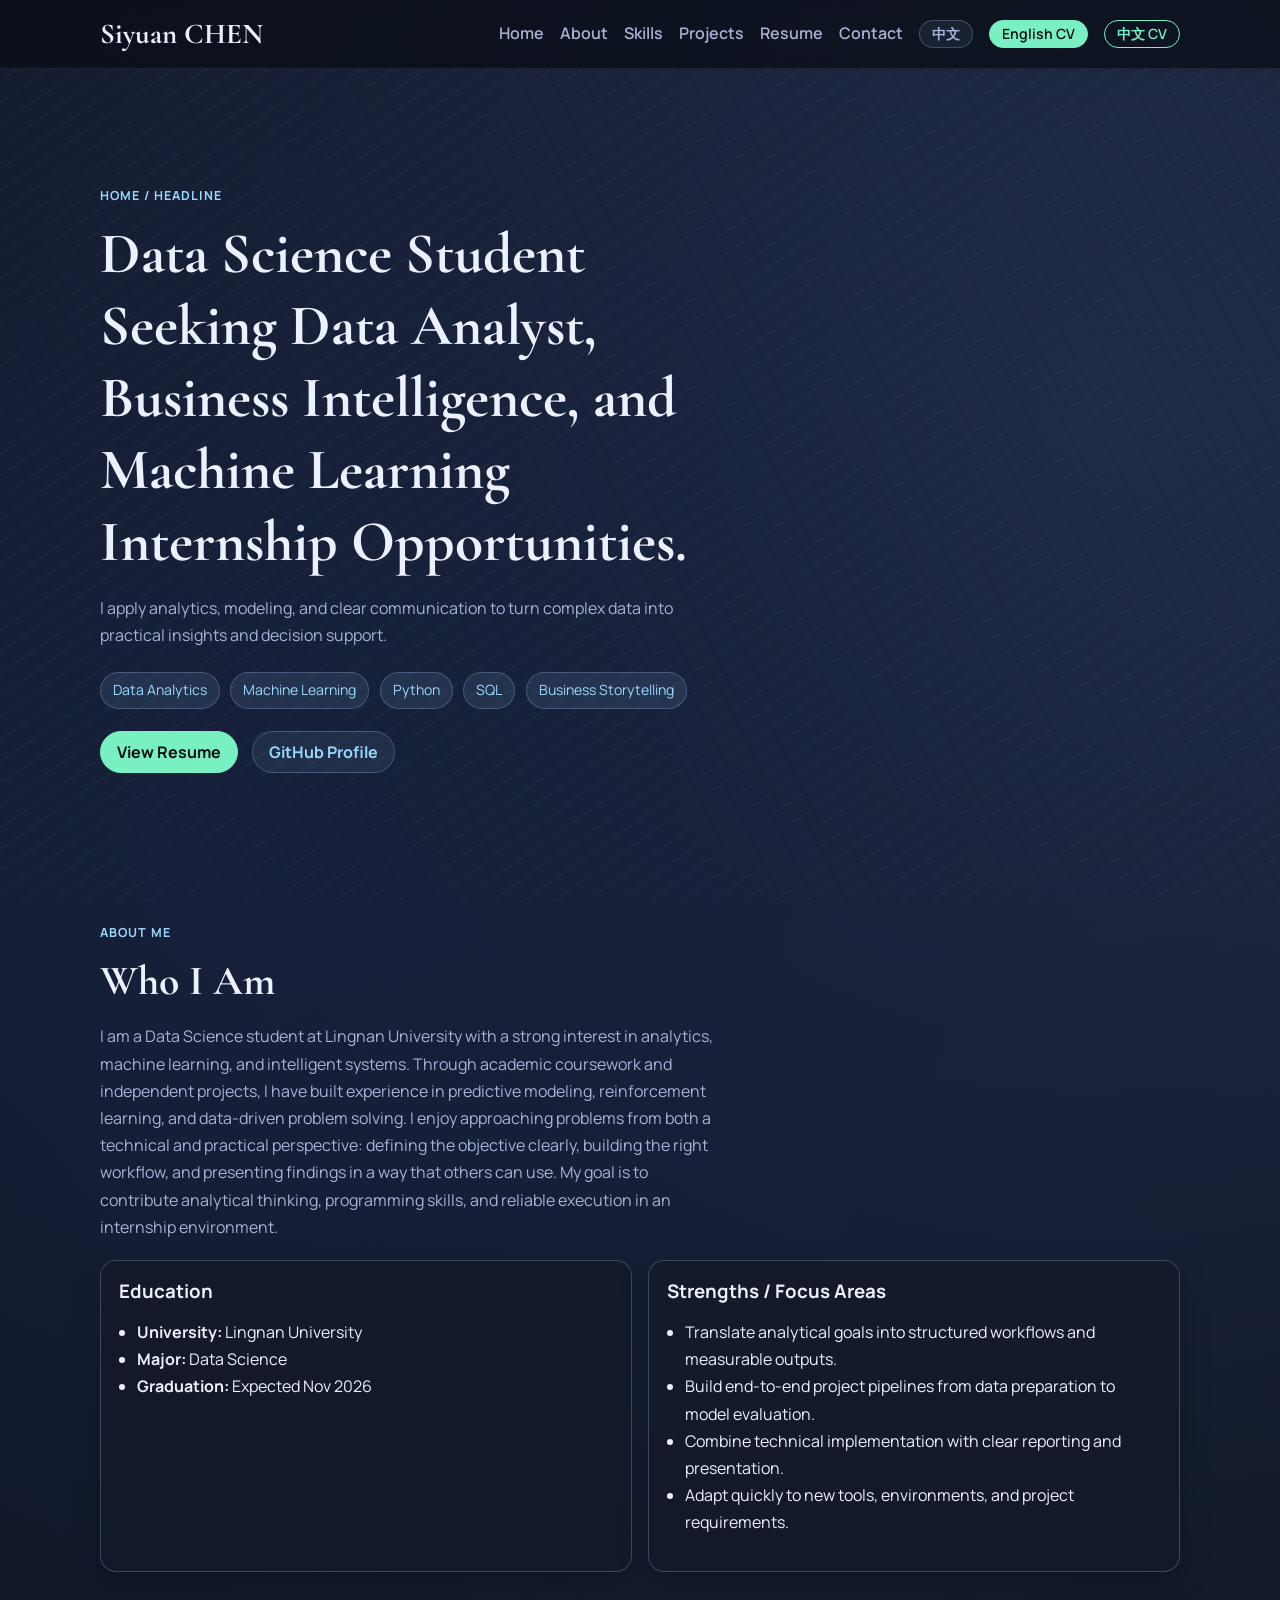
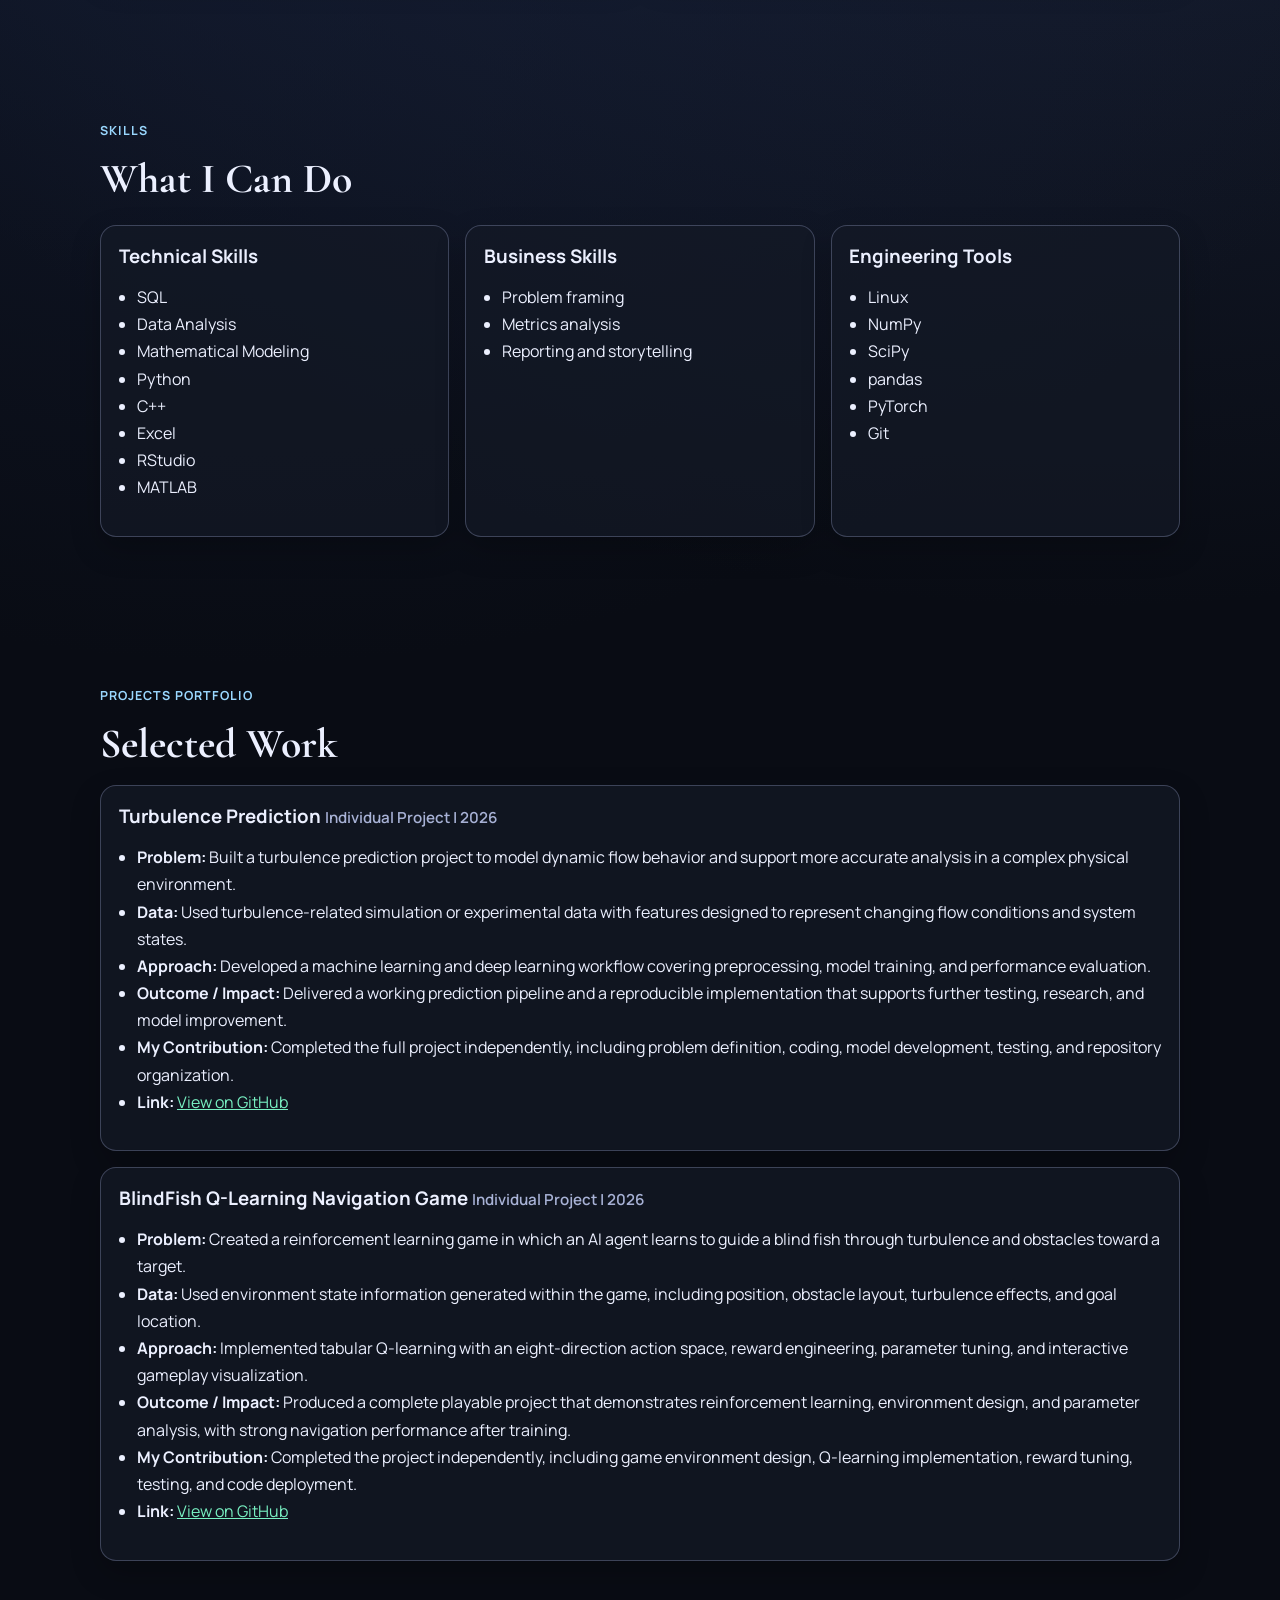
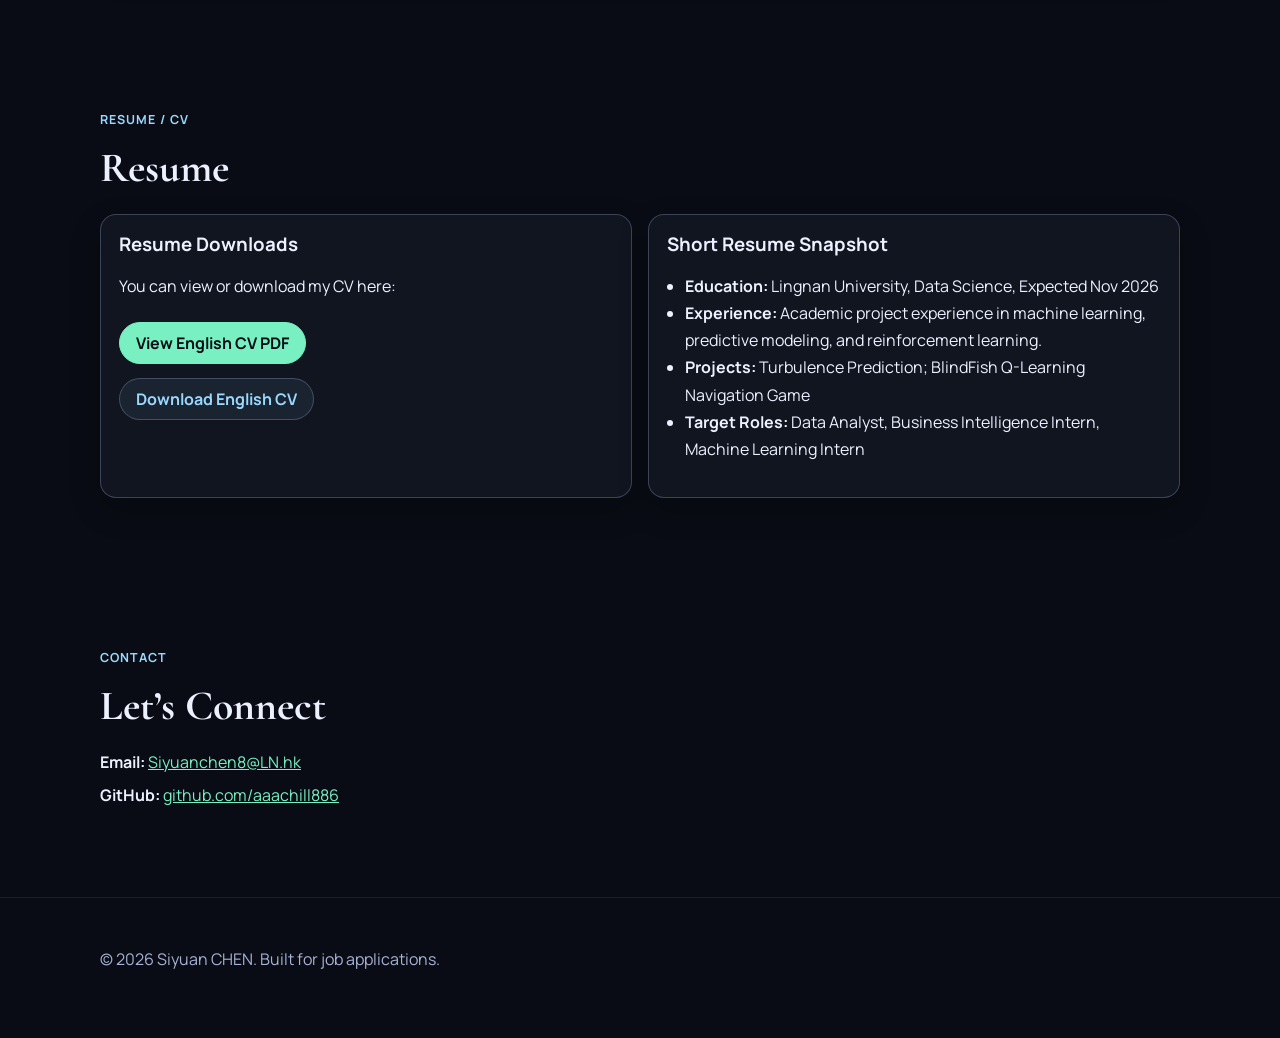
==== commit 06a45e3a: "Add files via upload" ====
--- a/index.html
+++ b/index.html
@@ -238,22 +238,6 @@
                 Download English CV
               </a>
 
-              <a
-                class="button-primary"
-                href="CHEN_Siyuan简历.pdf"
-                target="_blank"
-                rel="noopener noreferrer"
-              >
-                查看中文简历 PDF
-              </a>
-
-              <a
-                class="button-secondary"
-                href="CHEN_Siyuan简历.pdf"
-                download
-              >
-                下载中文简历
-              </a>
             </div>
           </div>
 
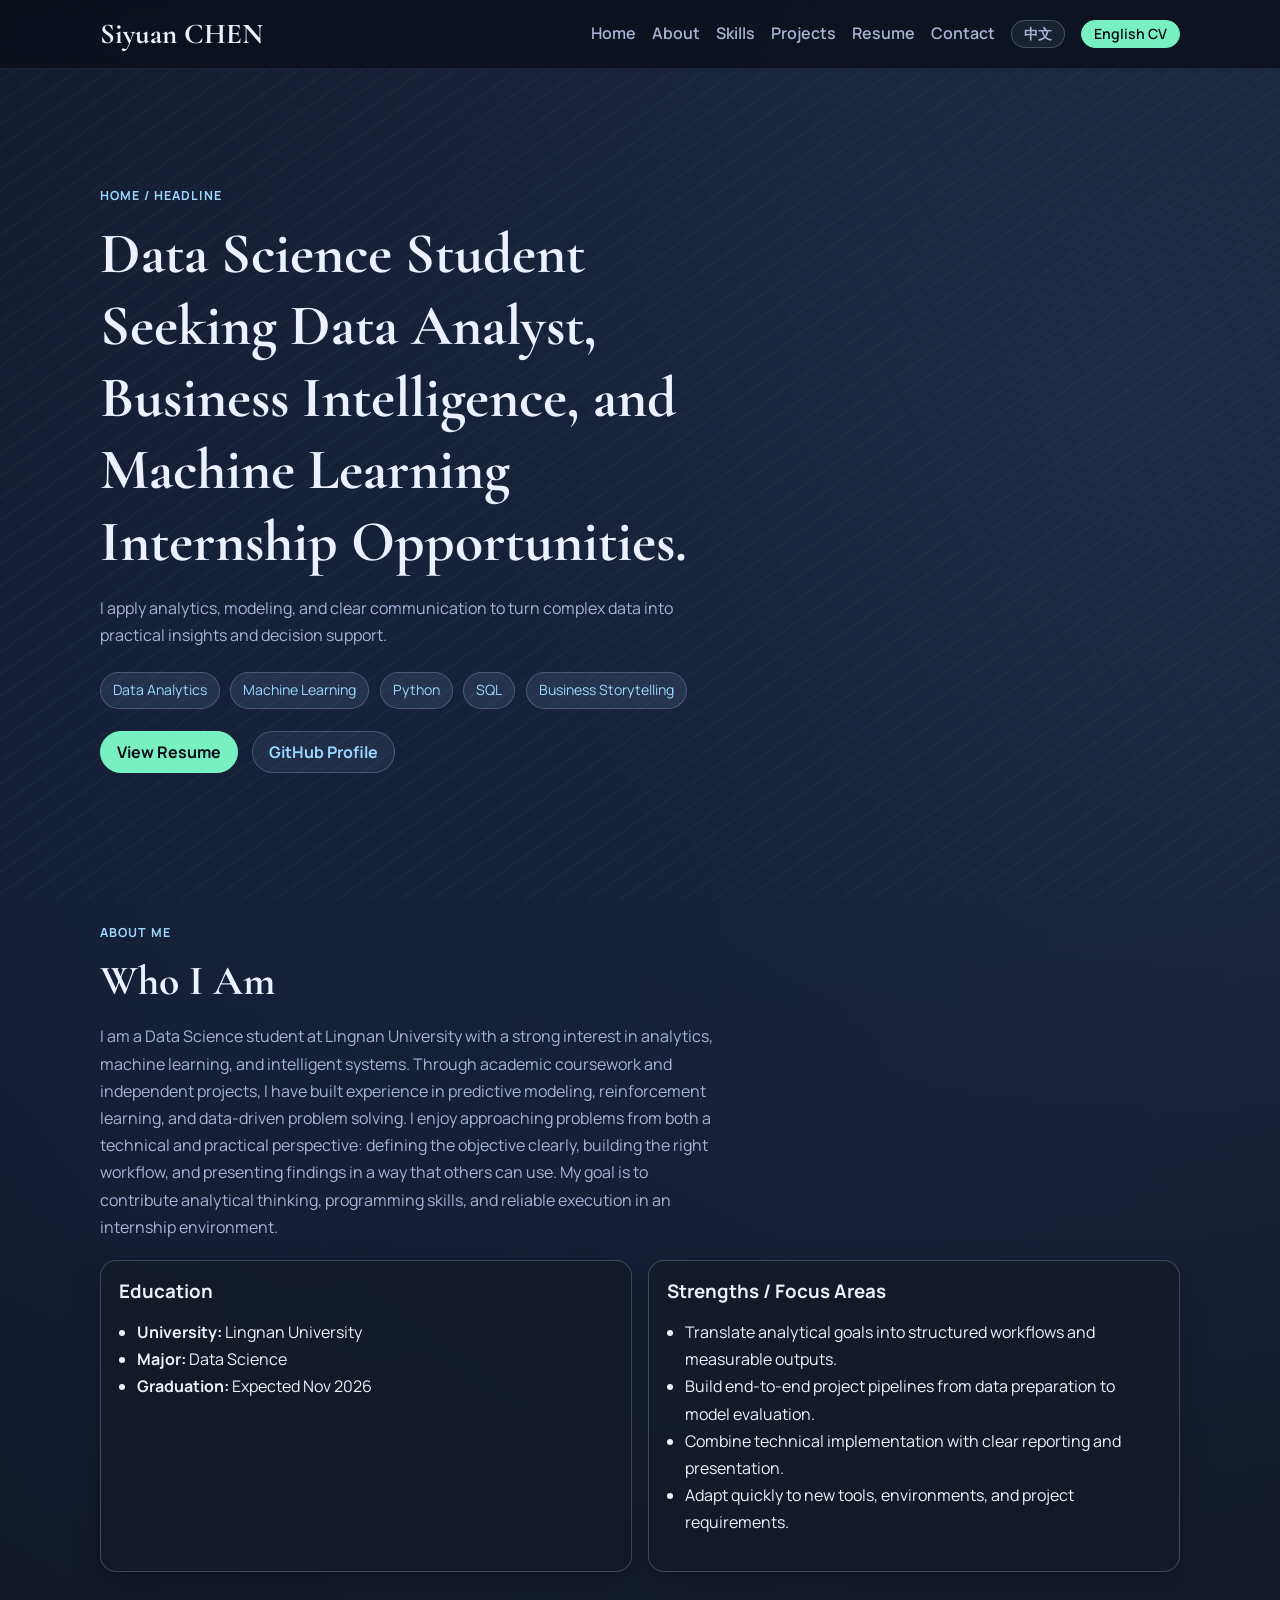
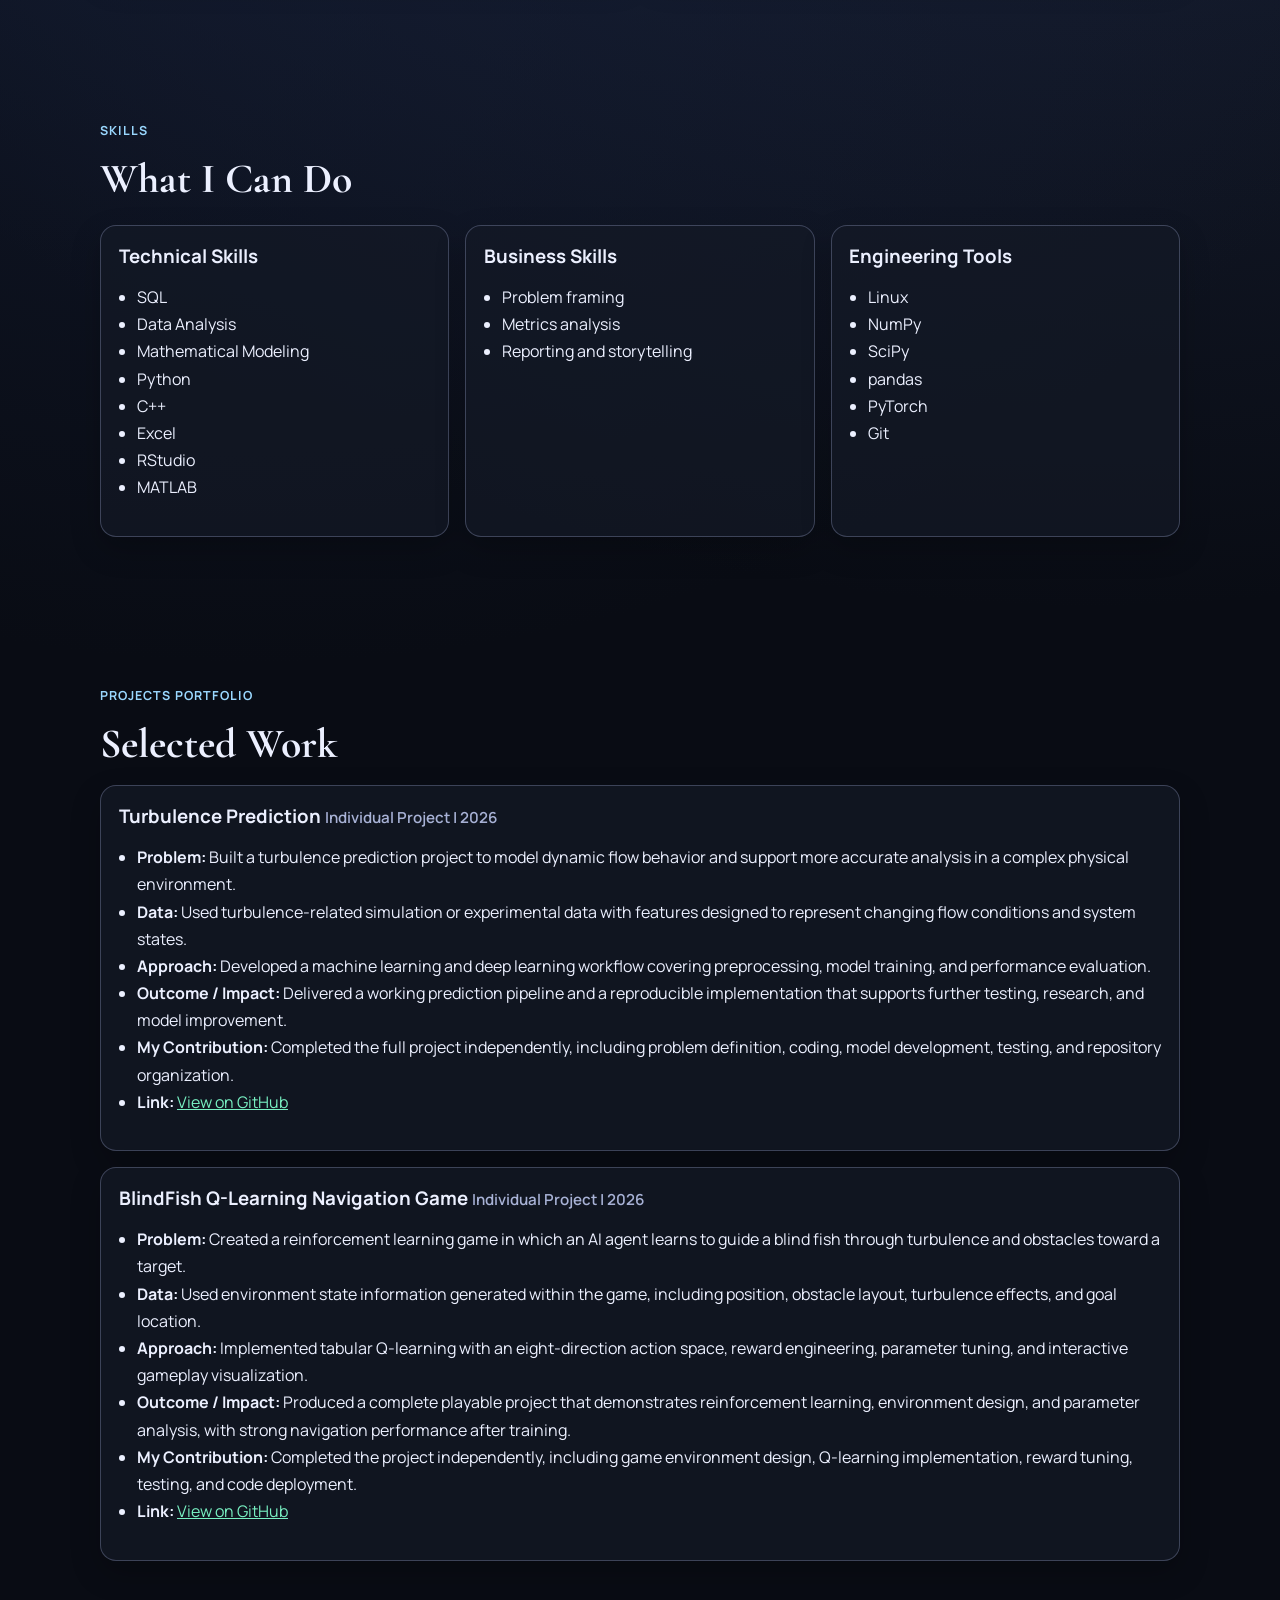
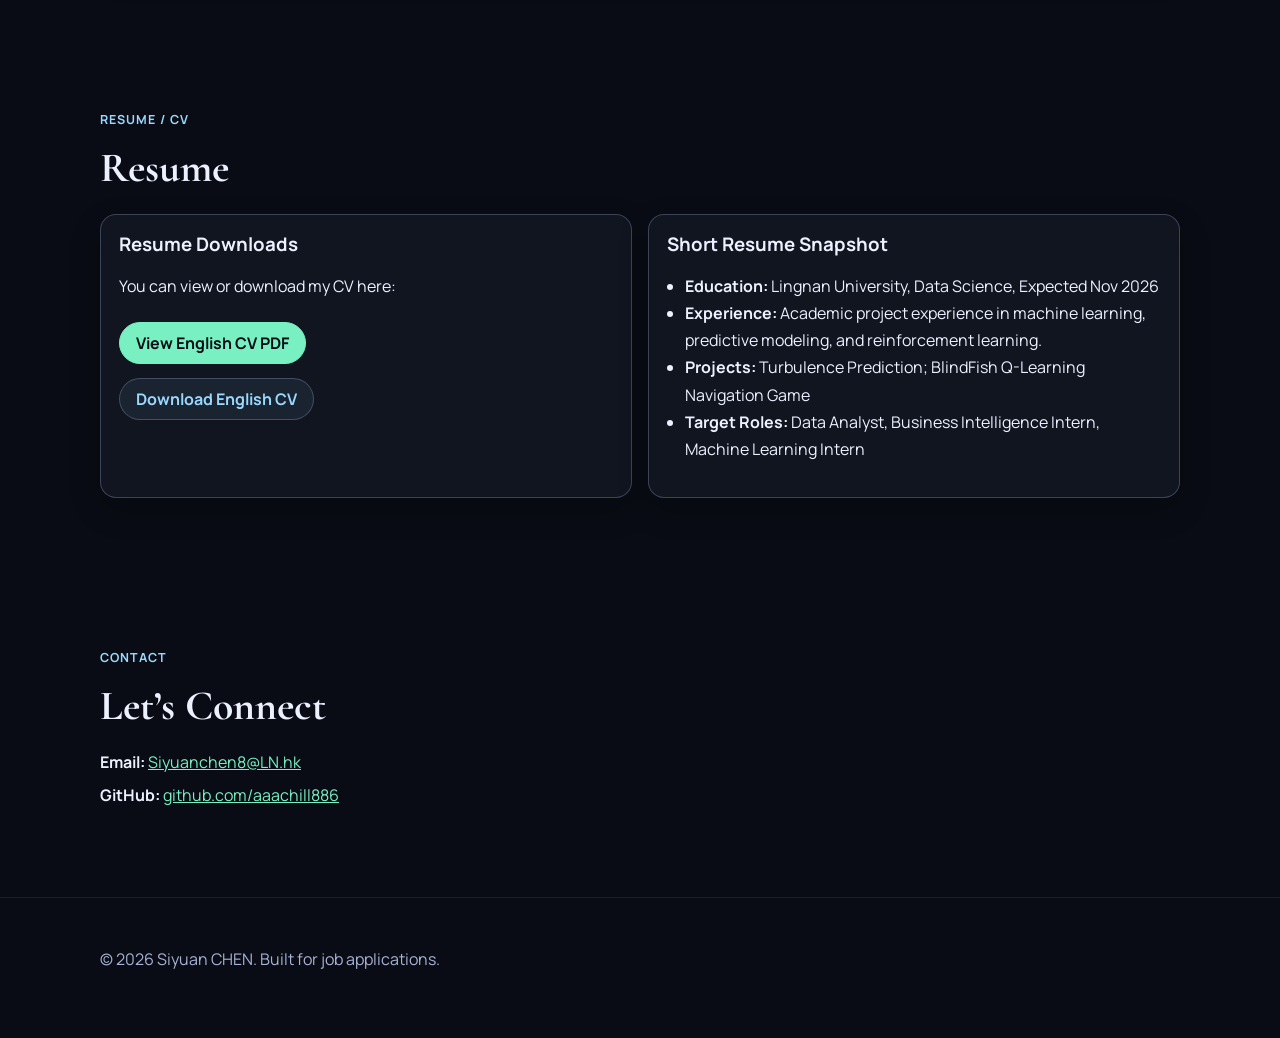
==== commit b05919e4: "Add files via upload" ====
--- a/index.html
+++ b/index.html
@@ -35,12 +35,7 @@
           <a class="cv-download" href="CV_CHEN%20Siyuan.pdf" download>
             English CV
           </a>
-        </li>
-        <li>
-          <a class="cv-download secondary-download" href="CHEN_Siyuan简历.pdf" download>
-            中文 CV
-          </a>
-        </li>
+
       </ul>
     </nav>
   </header>
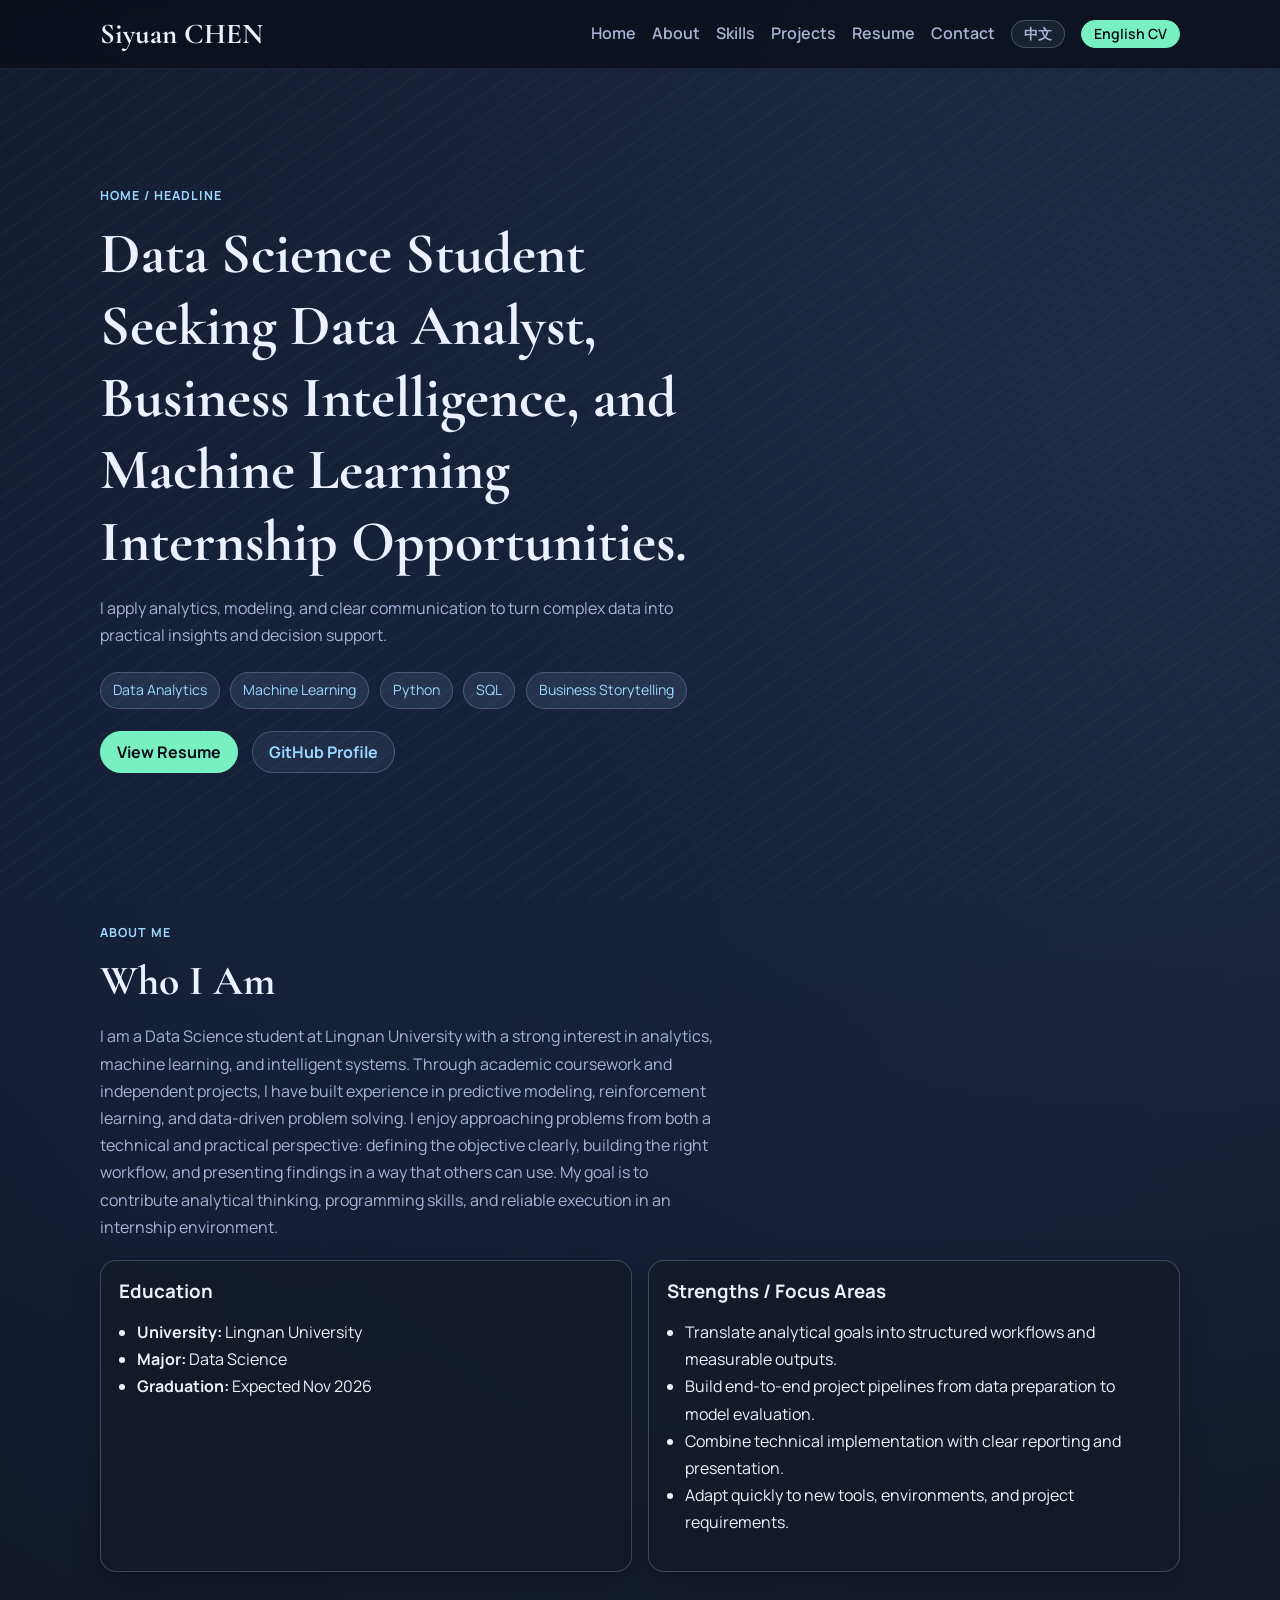
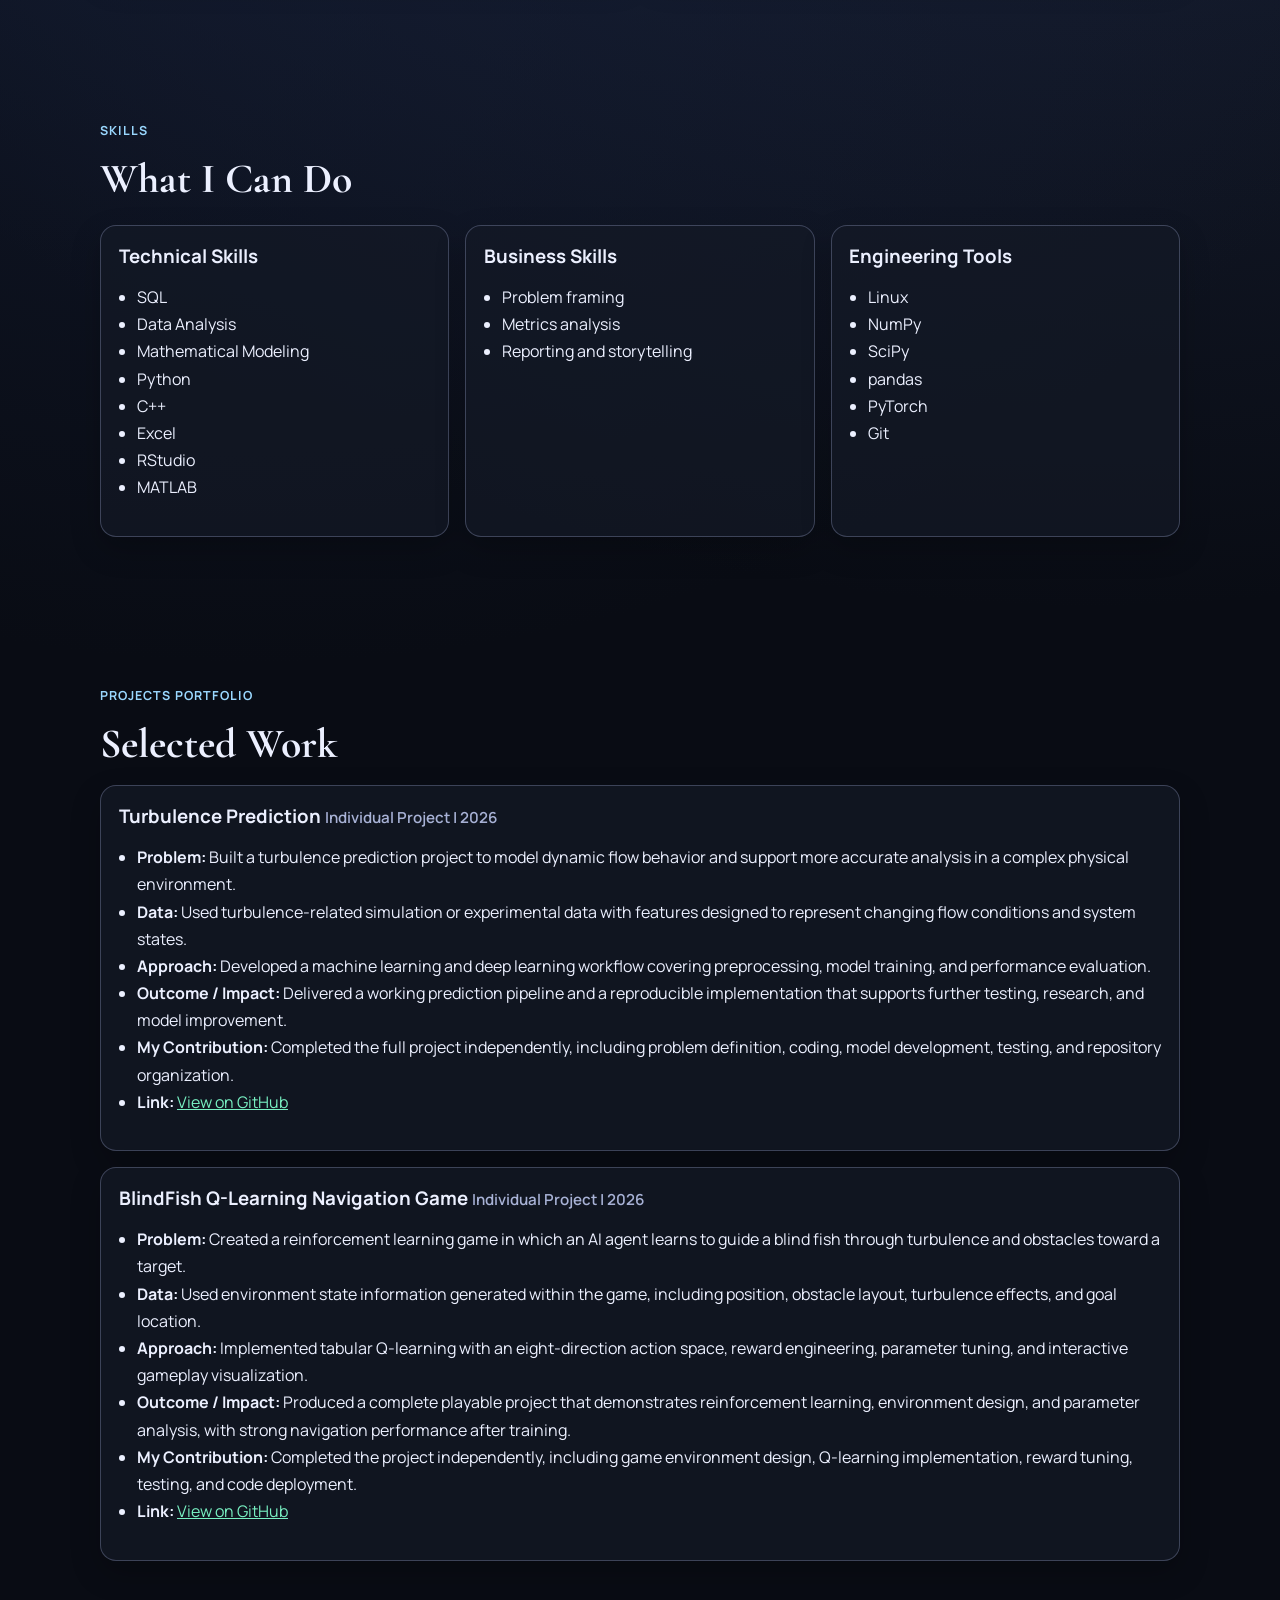
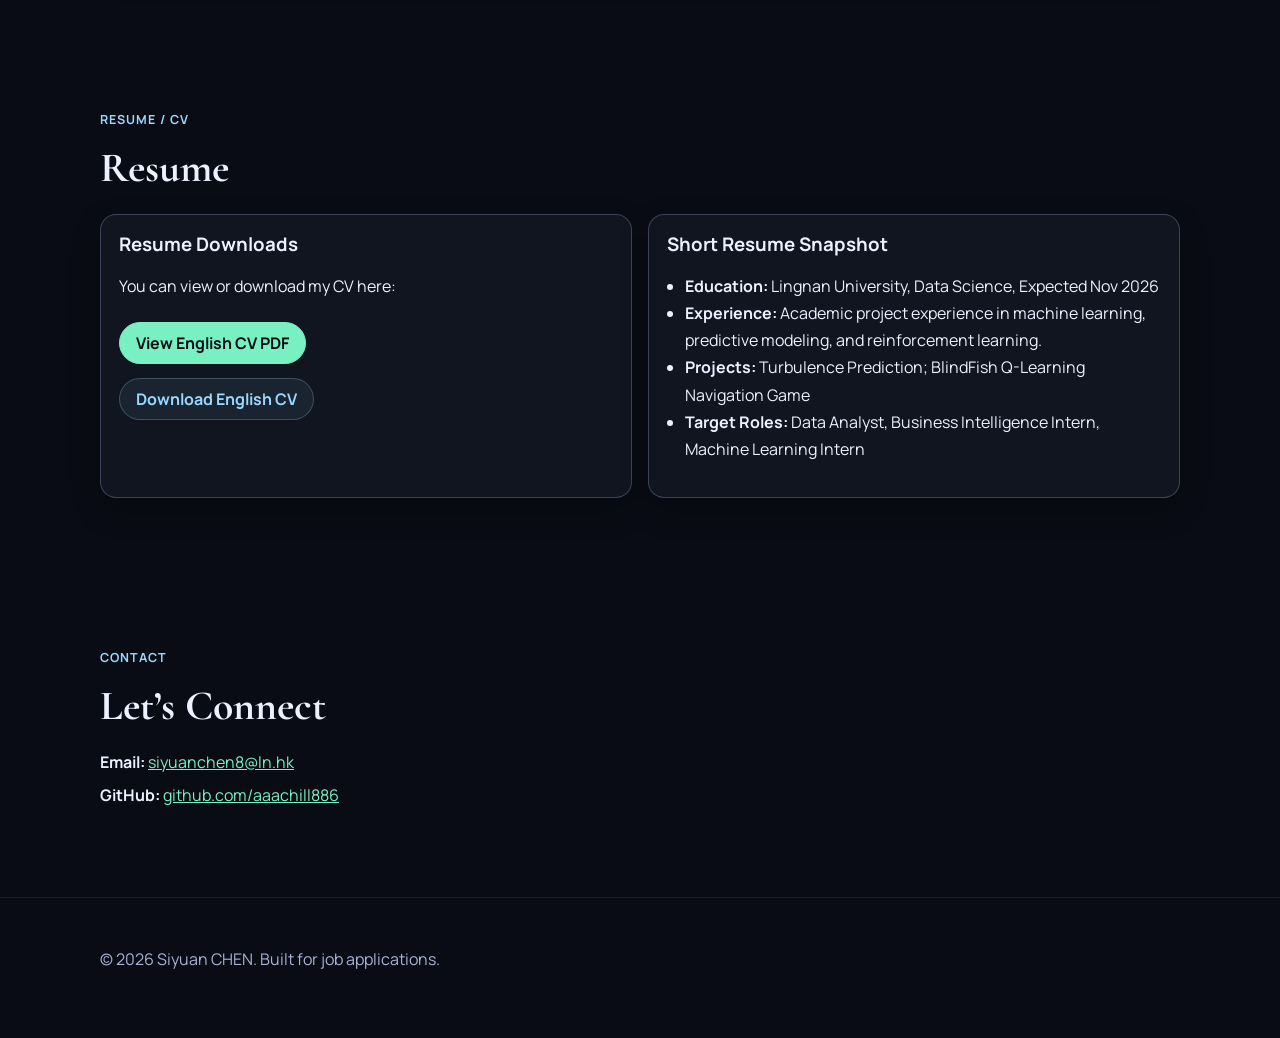
==== commit 7ca18011: "Update index.html" ====
--- a/index.html
+++ b/index.html
@@ -174,7 +174,7 @@
               <li><strong>My Contribution:</strong> Completed the full project independently, including problem definition, coding, model development, testing, and repository organization.</li>
               <li>
                 <strong>Link:</strong>
-                <a href="https://github.com/aaachill886" target="_blank" rel="noopener noreferrer">
+                <a href="https://github.com/aaachill886/turbulence_balloon_simulator" target="_blank" rel="noopener noreferrer">
                   View on GitHub
                 </a>
               </li>
@@ -195,7 +195,7 @@
               <li><strong>My Contribution:</strong> Completed the project independently, including game environment design, Q-learning implementation, reward tuning, testing, and code deployment.</li>
               <li>
                 <strong>Link:</strong>
-                <a href="https://github.com/aaachill886" target="_blank" rel="noopener noreferrer">
+                <a href="https://github.com/aaachill886/Qlearning_blindfish" target="_blank" rel="noopener noreferrer">
                   View on GitHub
                 </a>
               </li>
@@ -257,7 +257,7 @@
         <ul class="contact-list">
           <li>
             <strong>Email:</strong>
-            <a href="mailto:Siyuanchen8@LN.hk">Siyuanchen8@LN.hk</a>
+            <a href="mailto:siyuanchen8@ln.hk">siyuanchen8@ln.hk</a>
           </li>
           <li>
             <strong>GitHub:</strong>
@@ -276,4 +276,4 @@
     </div>
   </footer>
 </body>
-</html>+</html>
